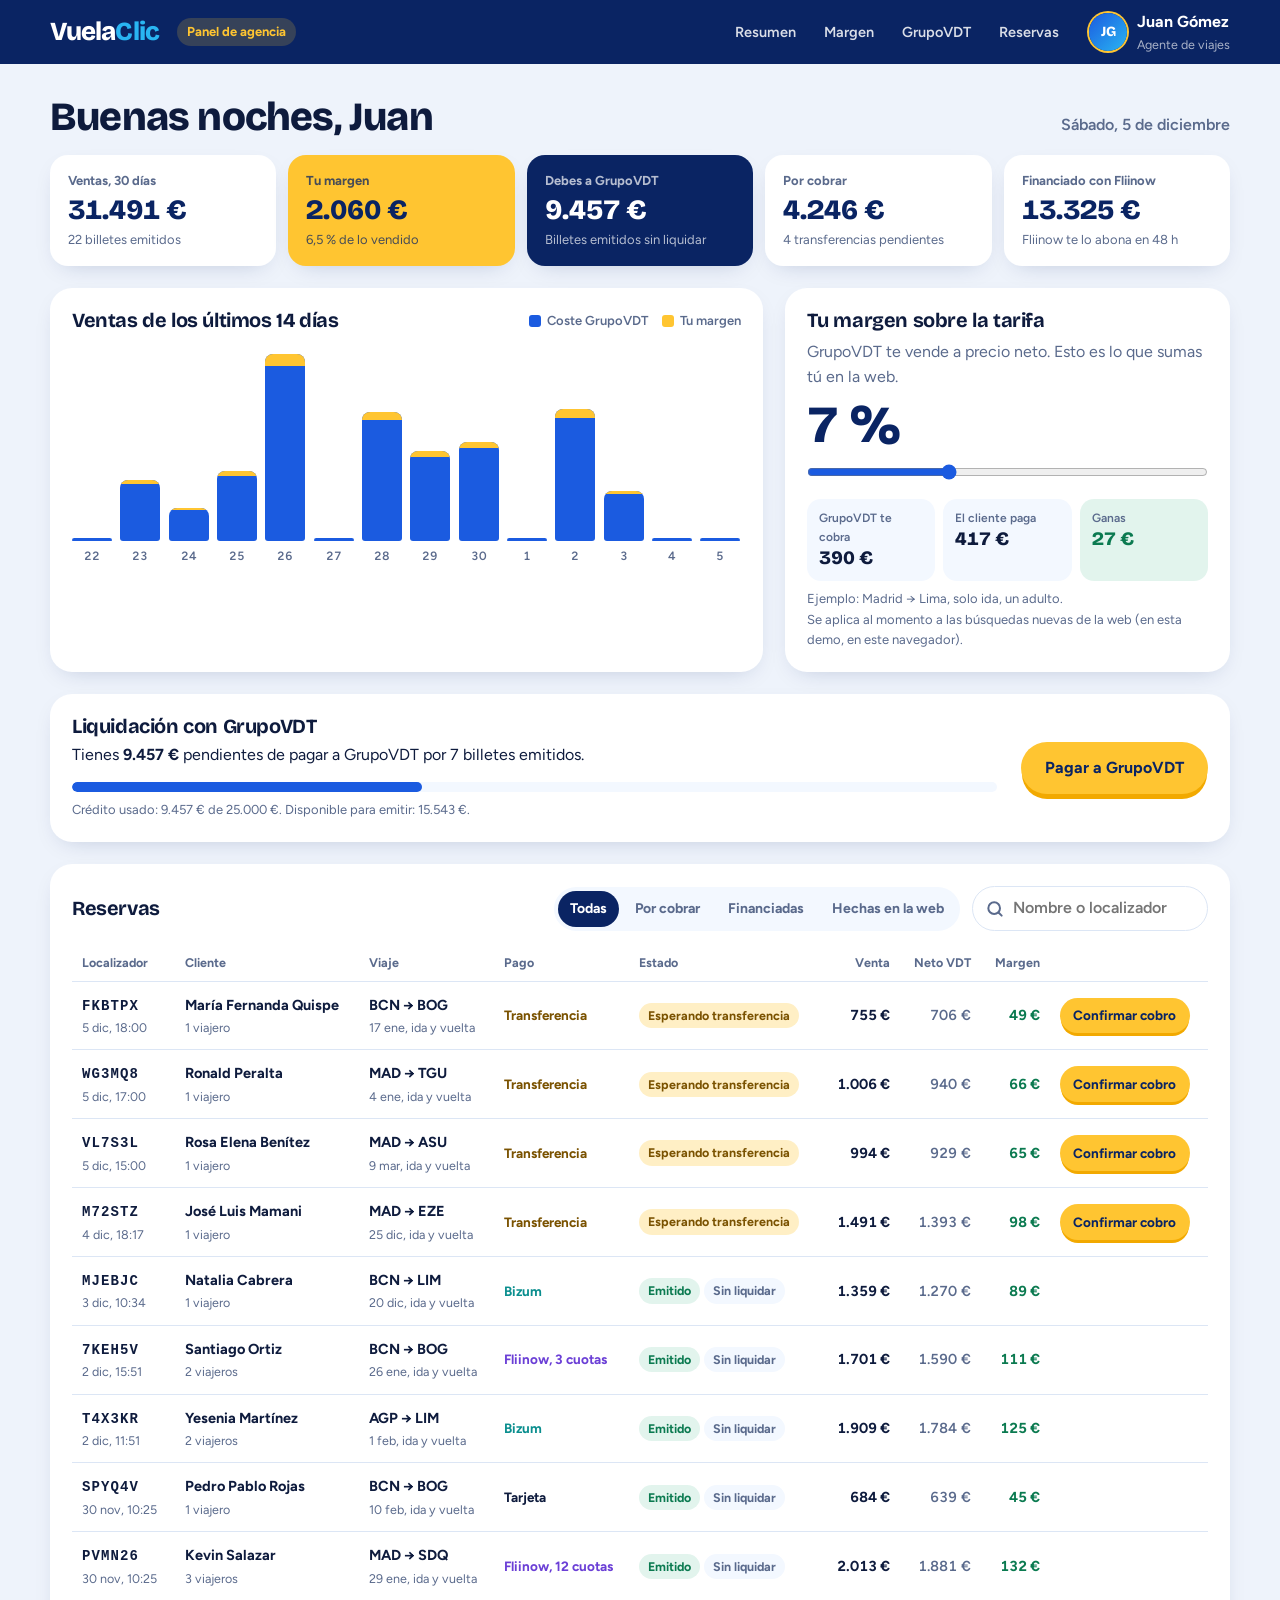
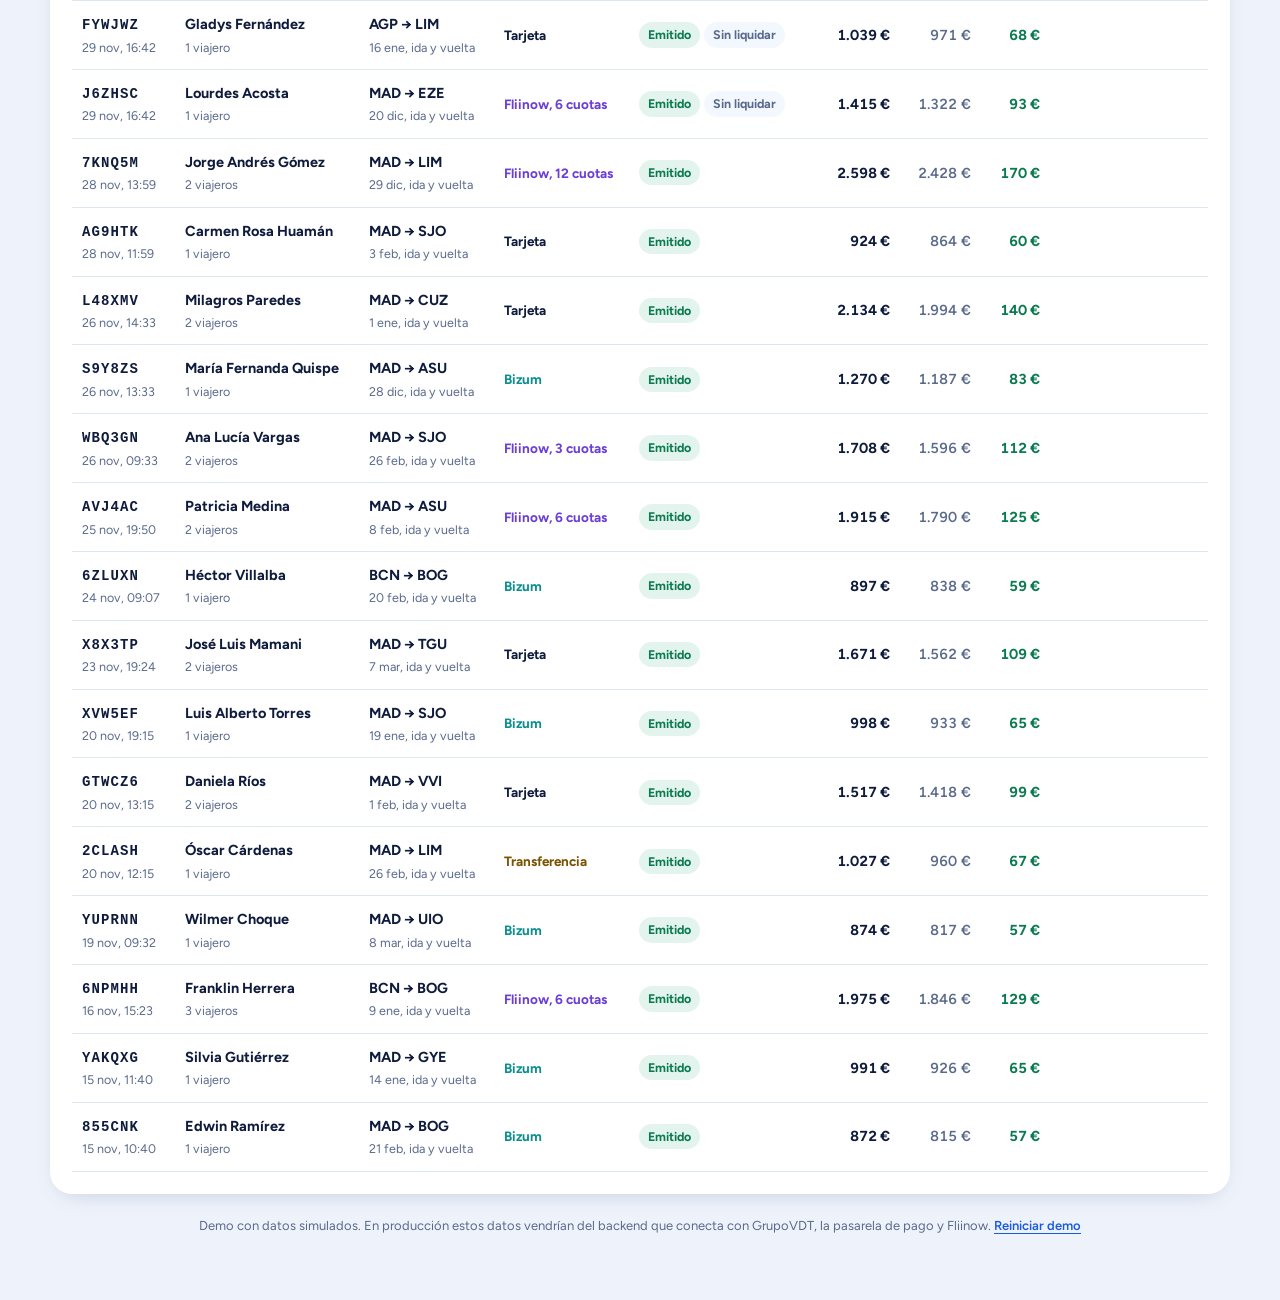
==== web/admin.html @ 4ff48224 "Añade asistente, globo 3D, explorador por presupuesto, asientos y panel del agente - Asistente que c" ====
<!doctype html>
<html lang="es">
<head>
  <meta charset="utf-8">
  <meta name="viewport" content="width=device-width, initial-scale=1">
  <title>Panel de agencia — VuelaClic</title>
  <meta name="robots" content="noindex">
  <meta name="theme-color" content="#0A2463">
  <link rel="preconnect" href="https://fonts.googleapis.com">
  <link rel="preconnect" href="https://fonts.gstatic.com" crossorigin>
  <link href="https://fonts.googleapis.com/css2?family=Bricolage+Grotesque:opsz,wght@12..96,500;12..96,700;12..96,800&family=Figtree:wght@400;500;600;700&display=swap" rel="stylesheet">
  <link rel="stylesheet" href="css/styles.css">
  <link rel="stylesheet" href="css/admin.css">
</head>
<body class="adm-body">

<svg width="0" height="0" style="position:absolute" aria-hidden="true">
  <symbol id="i-plane" viewBox="0 0 24 24"><path fill="currentColor" d="M21 16v-2l-8-5V3.5a1.5 1.5 0 0 0-3 0V9l-8 5v2l8-2.5V19l-2 1.5V22l3.5-1 3.5 1v-1.5L13 19v-5.5l8 2.5z"/></symbol>
  <symbol id="i-check" viewBox="0 0 24 24"><path fill="none" stroke="currentColor" stroke-width="2.6" stroke-linecap="round" stroke-linejoin="round" d="m5 12.5 4.5 4.5L19 7"/></symbol>
  <symbol id="i-search" viewBox="0 0 24 24"><g fill="none" stroke="currentColor" stroke-width="2.4" stroke-linecap="round"><circle cx="11" cy="11" r="7"/><path d="m20 20-3.5-3.5"/></g></symbol>
  <symbol id="i-arrow" viewBox="0 0 24 24"><path fill="none" stroke="currentColor" stroke-width="2.2" stroke-linecap="round" stroke-linejoin="round" d="M15 6l-6 6 6 6"/></symbol>
</svg>

<header class="adm-head">
  <div class="wrap adm-head-row">
    <a class="logo" href="index.html" aria-label="Volver a la web de VuelaClic">
      <span class="logo-word">Vuela<b>Clic</b></span>
    </a>
    <span class="adm-tag">Panel de agencia</span>
    <nav class="adm-nav" aria-label="Secciones del panel">
      <a href="#resumen">Resumen</a>
      <a href="#margen">Margen</a>
      <a href="#liquidacion">GrupoVDT</a>
      <a href="#reservas">Reservas</a>
    </nav>
    <div class="adm-user">
      <span class="agent-avatar small" aria-hidden="true">JG</span>
      <span><strong>Juan Gómez</strong><small>Agente de viajes</small></span>
    </div>
  </div>
</header>

<main class="wrap adm">
  <section id="resumen" aria-labelledby="sum-title">
    <div class="adm-title-row">
      <h1 id="sum-title">Buenos días, Juan</h1>
      <p id="sum-date"></p>
    </div>
    <div class="kpis" id="kpis"></div>
  </section>

  <section class="adm-grid">
    <article class="card chart-card" aria-labelledby="chart-title">
      <header class="card-head">
        <h2 id="chart-title">Ventas de los últimos 14 días</h2>
        <ul class="chart-legend"><li><i class="net"></i>Coste GrupoVDT</li><li><i class="margin"></i>Tu margen</li></ul>
      </header>
      <div class="chart" id="chart" role="img"></div>
    </article>

    <article class="card margin-card" id="margen" aria-labelledby="margin-title">
      <header class="card-head"><h2 id="margin-title">Tu margen sobre la tarifa</h2></header>
      <p class="card-sub">GrupoVDT te vende a precio neto. Esto es lo que sumas tú en la web.</p>
      <output class="margin-value" id="margin-out">7 %</output>
      <input type="range" id="margin-range" min="0" max="20" step="0.5" value="7" aria-label="Margen en porcentaje">
      <div class="margin-example" id="margin-example"></div>
      <p class="fine">Se aplica al momento a las búsquedas nuevas de la web (en esta demo, en este navegador).</p>
    </article>
  </section>

  <section class="card settle" id="liquidacion" aria-labelledby="settle-title">
    <div>
      <h2 id="settle-title">Liquidación con GrupoVDT</h2>
      <p id="settle-text"></p>
      <div class="credit" aria-hidden="true"><span id="credit-bar"></span></div>
      <p class="fine" id="credit-text"></p>
    </div>
    <button type="button" class="btn btn-sun" id="settle-btn">Pagar a GrupoVDT</button>
  </section>

  <section class="card bookings" id="reservas" aria-labelledby="bk-title">
    <header class="card-head bk-head">
      <h2 id="bk-title">Reservas</h2>
      <div class="bk-tools">
        <div class="bk-tabs" role="tablist" id="bk-tabs">
          <button type="button" role="tab" data-f="all" aria-selected="true">Todas</button>
          <button type="button" role="tab" data-f="awaiting" aria-selected="false">Por cobrar</button>
          <button type="button" role="tab" data-f="fin" aria-selected="false">Financiadas</button>
          <button type="button" role="tab" data-f="web" aria-selected="false">Hechas en la web</button>
        </div>
        <label class="bk-search"><svg class="ic"><use href="#i-search"/></svg><span class="sr-only">Buscar reserva</span>
          <input type="search" id="bk-q" placeholder="Nombre o localizador"></label>
      </div>
    </header>
    <div class="table-wrap">
      <table class="bk-table">
        <thead><tr>
          <th scope="col">Localizador</th><th scope="col">Cliente</th><th scope="col">Viaje</th><th scope="col">Pago</th>
          <th scope="col">Estado</th><th scope="col" class="num">Venta</th><th scope="col" class="num">Neto VDT</th><th scope="col" class="num">Margen</th><th scope="col"><span class="sr-only">Acciones</span></th>
        </tr></thead>
        <tbody id="bk-body"></tbody>
      </table>
    </div>
    <p class="empty-row" id="bk-empty" hidden>No hay reservas con ese filtro.</p>
  </section>

  <p class="adm-foot fine">Demo con datos simulados. En producción estos datos vendrían del backend que conecta con GrupoVDT, la pasarela de pago y Fliinow.
    <button type="button" class="link" id="reset-demo">Reiniciar demo</button></p>
</main>

<div class="toast" id="toast" role="status" hidden></div>

<script src="js/data.js"></script>
<script src="js/simulator.js"></script>
<script src="js/api.js"></script>
<script src="js/admin.js"></script>
</body>
</html>
---- web/css/styles.css ----
/* VuelaClic — demo
   Paleta tomada de las creatividades del cliente: azul noche del logotipo,
   azul y celeste del cielo, amarillo de los rótulos de oferta. */
:root {
  --night: #0A2463;
  --blue: #1B5BE0;
  --sky: #29B5F2;
  --sun: #FFC531;
  --sun-deep: #F2A900;
  --cloud: #F3F8FF;
  --ink: #0E1B3D;
  --muted: #5A6A8C;
  --line: #DCE6F5;
  --white: #FFFFFF;
  --board: #06112B;
  --cheap: #12A06A;
  --mid: #D99A00;
  --dear: #E2574C;

  --display: 'Bricolage Grotesque', 'Segoe UI', sans-serif;
  --text: 'Figtree', 'Segoe UI', sans-serif;

  --wrap: 1180px;
  --gutter: clamp(16px, 4vw, 40px);
  --shadow-lift: 0 24px 60px -24px rgba(10, 36, 99, .45);
  --shadow-soft: 0 8px 24px -12px rgba(10, 36, 99, .25);
  --ease-out: cubic-bezier(.2, .8, .2, 1);
}

*, *::before, *::after { box-sizing: border-box; }
html { scroll-behavior: smooth; scroll-padding-top: 84px; }
body {
  margin: 0;
  font: 400 16px/1.55 var(--text);
  color: var(--ink);
  background: var(--cloud);
  -webkit-font-smoothing: antialiased;
}
img { max-width: 100%; display: block; }
h1, h2, h3 { font-family: var(--display); line-height: 1.08; margin: 0; letter-spacing: -.02em; }
p { margin: 0; }
button, input, select { font: inherit; color: inherit; }
button { cursor: pointer; }
a { color: inherit; }
:focus-visible { outline: 3px solid var(--sun); outline-offset: 2px; border-radius: 6px; }

.wrap { width: min(100% - 2 * var(--gutter), var(--wrap)); margin-inline: auto; }
.ic { width: 1.25em; height: 1.25em; flex: none; }
.sr-only { position: absolute; width: 1px; height: 1px; overflow: hidden; clip: rect(0 0 0 0); white-space: nowrap; }
.skip { position: absolute; left: -999px; top: 8px; z-index: 100; background: var(--sun); padding: 8px 14px; border-radius: 8px; }
.skip:focus { left: 8px; }
[hidden] { display: none !important; }

/* ---------- Botones ---------- */
.btn {
  display: inline-flex; align-items: center; justify-content: center; gap: .5em;
  border: 0; border-radius: 999px; padding: .85em 1.5em;
  font-weight: 700; text-decoration: none; white-space: nowrap;
  transition: transform .15s var(--ease-out), background-color .15s, box-shadow .15s;
}
.btn:active { transform: translateY(1px) scale(.98); }
.btn-sun { background: var(--sun); color: var(--night); box-shadow: 0 6px 0 -1px var(--sun-deep); }
.btn-sun:hover { background: #FFD257; }
.btn-sun:disabled { background: #E6ECF7; color: #97A6C4; box-shadow: none; cursor: not-allowed; }
.btn-ghost { background: transparent; color: var(--blue); box-shadow: inset 0 0 0 2px currentColor; }
.btn-ghost:hover { background: rgba(27, 91, 224, .07); }
.btn-wa { background: #1FAF55; color: #fff; }
.btn-wa:hover { background: #18994A; }
.link { background: none; border: 0; padding: 0; color: var(--blue); font-weight: 600; text-decoration: underline; text-underline-offset: 3px; }
.icon-btn { display: grid; place-items: center; width: 40px; height: 40px; border-radius: 50%; border: 0; background: var(--cloud); }
.icon-btn:hover { background: var(--line); }

/* ---------- Cabecera ---------- */
.site-header {
  position: sticky; top: 0; z-index: 40;
  background: rgba(10, 36, 99, .82);
  backdrop-filter: blur(14px) saturate(1.4);
  color: #fff;
}
.header-row { display: flex; align-items: center; gap: 28px; height: 68px; }
.logo { display: flex; align-items: center; gap: 6px; text-decoration: none; }
.logo-swoosh { width: 44px; height: 28px; }
.logo-word { font: 800 26px/1 var(--display); letter-spacing: -.035em; color: #fff; }
.logo-word b { font-weight: 800; color: var(--sky); }
.logo-word.small { font-size: 22px; }
.main-nav { display: flex; gap: 4px; margin-left: auto; }
.main-nav a { padding: 8px 12px; border-radius: 999px; text-decoration: none; font-weight: 600; font-size: 15px; opacity: .88; }
.main-nav a:hover { opacity: 1; background: rgba(255, 255, 255, .1); }
.header-wa { display: inline-flex; align-items: center; gap: 8px; padding: 8px 14px; border-radius: 999px; background: rgba(255, 255, 255, .12); font-weight: 700; text-decoration: none; font-size: 15px; }
.header-wa .ic { color: #3DDC7A; }
.header-wa:hover { background: rgba(255, 255, 255, .2); }

/* ---------- Hero: cielo, nubes y ruta ---------- */
.hero {
  position: relative; overflow: hidden; color: #fff;
  padding: clamp(48px, 8vw, 96px) 0 clamp(150px, 16vw, 190px);
  margin-top: -68px; padding-top: calc(68px + clamp(48px, 8vw, 96px));
}
.sky {
  position: absolute; inset: 0; z-index: 0;
  background:
    radial-gradient(1200px 500px at 85% 110%, rgba(41, 181, 242, .55), transparent 70%),
    linear-gradient(180deg, #0A2463 0%, #123FA8 45%, #1B5BE0 75%, #3D8BF0 100%);
}
.sun {
  position: absolute; right: 9%; top: 18%; width: 180px; height: 180px; border-radius: 50%;
  background: radial-gradient(circle, #FFE7A0 0%, var(--sun) 38%, rgba(255, 197, 49, 0) 70%);
  filter: blur(2px); opacity: .85;
}
.cloud-layer { position: absolute; inset: 0; pointer-events: none; }
.cloud-layer i {
  position: absolute; display: block; height: 46px; border-radius: 999px;
  background: #fff; opacity: .9;
  animation: drift linear infinite;
}
.cloud-layer i::before, .cloud-layer i::after { content: ''; position: absolute; background: inherit; border-radius: 50%; }
.cloud-layer i::before { width: 44%; height: 140%; left: 14%; bottom: 30%; }
.cloud-layer i::after { width: 34%; height: 110%; right: 16%; bottom: 40%; }
.cloud-layer.far i { opacity: .28; filter: blur(1.5px); transform: scale(.7); }
.cloud-layer.near i { opacity: .92; filter: drop-shadow(0 12px 18px rgba(10, 36, 99, .2)); }
.cloud-layer.far i:nth-child(1) { width: 220px; top: 22%; animation-duration: 95s; animation-delay: -10s; }
.cloud-layer.far i:nth-child(2) { width: 160px; top: 42%; animation-duration: 120s; animation-delay: -60s; }
.cloud-layer.far i:nth-child(3) { width: 260px; top: 12%; animation-duration: 110s; animation-delay: -85s; }
.cloud-layer.far i:nth-child(4) { width: 180px; top: 60%; animation-duration: 100s; animation-delay: -35s; }
.cloud-layer.near i:nth-child(1) { width: 300px; height: 64px; bottom: 60px; animation-duration: 55s; animation-delay: -20s; }
.cloud-layer.near i:nth-child(2) { width: 220px; height: 54px; bottom: 110px; animation-duration: 70s; animation-delay: -48s; }
.cloud-layer.near i:nth-child(3) { width: 360px; height: 70px; bottom: 10px; animation-duration: 62s; animation-delay: -5s; }
@keyframes drift {
  from { left: 105%; }
  to { left: -30%; }
}
.flight-path { position: absolute; inset: 0; width: 100%; height: 100%; }
.route-line { stroke: rgba(255, 255, 255, .55); stroke-width: 2.5; stroke-dasharray: 2 12; stroke-linecap: round; animation: dash 3s linear infinite; }
@keyframes dash { to { stroke-dashoffset: -28; } }
.route-plane { color: #fff; filter: drop-shadow(0 4px 6px rgba(6, 17, 43, .35)); }

.hero-grid { position: relative; z-index: 2; display: grid; grid-template-columns: 1.05fr .95fr; gap: clamp(32px, 5vw, 72px); align-items: center; }
.hero h1 {
  font-size: clamp(40px, 6.2vw, 76px); font-weight: 800; letter-spacing: -.035em; max-width: 13ch;
  text-wrap: balance; text-shadow: 0 2px 30px rgba(6, 17, 43, .25);
}
.hero-lead { margin-top: 22px; font-size: clamp(17px, 1.6vw, 20px); max-width: 44ch; color: rgba(255, 255, 255, .9); }
.hero-perks { list-style: none; padding: 0; margin: 30px 0 0; display: flex; flex-wrap: wrap; gap: 10px; }
.hero-perks li {
  display: inline-flex; align-items: center; gap: 8px; padding: 8px 14px 8px 10px; border-radius: 999px;
  background: rgba(255, 255, 255, .12); box-shadow: inset 0 0 0 1px rgba(255, 255, 255, .22); font-weight: 600; font-size: 15px;
}
.hero-perks .ic { color: var(--sun); }

/* Panel de salidas tipo split-flap */
.board {
  margin: 0; padding: 18px 18px 14px; border-radius: 18px;
  background: linear-gradient(180deg, #0B1A3F, var(--board));
  box-shadow: 0 30px 60px -20px rgba(3, 9, 26, .7), inset 0 1px 0 rgba(255, 255, 255, .08);
  transform: perspective(1400px) rotateY(-8deg) rotateX(3deg);
}
.board-head { display: flex; align-items: center; gap: 10px; color: var(--sun); font: 700 15px/1 var(--display); padding: 0 4px 14px; }
.board-head .ic { width: 22px; height: 22px; }
.board-clock { margin-left: auto; font-variant-numeric: tabular-nums; color: #fff; opacity: .8; }
.board { --f: clamp(11px, 1.05vw, 14px); }
.board-cols, .board-row { display: grid; grid-template-columns: calc(var(--f) * 6.7) 1fr calc(var(--f) * 8) calc(var(--f) * 6.7); gap: 10px; align-items: center; }
.board-cols { padding: 0 4px 8px; font-size: 12px; color: rgba(255, 255, 255, .5); font-weight: 600; }
.board-rows { display: grid; gap: 6px; }
.board-row { padding: 4px; }
.flaps { display: flex; gap: 2px; min-width: 0; overflow: hidden; }
.flap {
  position: relative; display: inline-grid; place-items: center;
  width: 1.18em; height: 1.6em; border-radius: 3px;
  font: 700 var(--f)/1 'Courier New', ui-monospace, monospace;
  color: var(--sun); background: linear-gradient(180deg, #16244A 0 49%, #0E1A38 51% 100%);
  box-shadow: inset 0 -1px 0 rgba(0, 0, 0, .5);
}
.flap::after { content: ''; position: absolute; left: 0; right: 0; top: 50%; height: 1px; background: rgba(0, 0, 0, .65); }
.flap.flip { animation: flip .09s ease-in; }
@keyframes flip {
  0% { transform: rotateX(0); }
  50% { transform: rotateX(80deg); filter: brightness(.6); }
  100% { transform: rotateX(0); }
}
.board-row .flaps.price .flap { color: #fff; }
.board-row.is-new { background: rgba(255, 197, 49, .06); border-radius: 6px; }

/* ---------- Buscador ---------- */
.search-wrap { position: relative; z-index: 5; margin-top: clamp(-150px, -13vw, -120px); }
.search-card {
  background: #fff; border-radius: 28px; padding: clamp(18px, 2.4vw, 28px);
  box-shadow: var(--shadow-lift), 0 0 0 1px rgba(10, 36, 99, .04);
}
.trip-tabs { display: inline-flex; gap: 4px; padding: 4px; border-radius: 999px; background: var(--cloud); margin-bottom: 18px; }
.trip-tabs input, .cabin-pick input, .calc-plans input, .chip-grid input, .pay-methods input { position: absolute; opacity: 0; pointer-events: none; }
.trip-tabs span { display: block; padding: 9px 18px; border-radius: 999px; font-weight: 700; font-size: 15px; color: var(--muted); cursor: pointer; transition: background-color .2s, color .2s; }
.trip-tabs input:checked + span { background: var(--night); color: #fff; }
.trip-tabs input:focus-visible + span { outline: 3px solid var(--sun); }

.legs { display: grid; gap: 12px; }
.leg { display: grid; grid-template-columns: 1fr auto 1fr 1.15fr auto; gap: 10px; align-items: stretch; }
.leg.single-date { grid-template-columns: 1fr auto 1fr .8fr auto; }
.leg-label { grid-column: 1 / -1; font-size: 13px; font-weight: 700; color: var(--muted); margin-bottom: -4px; }
.field {
  position: relative; display: flex; align-items: center; gap: 12px; min-height: 64px; padding: 10px 16px;
  border: 1.5px solid var(--line); border-radius: 16px; background: #fff; text-align: left;
  transition: border-color .15s, box-shadow .15s;
}
.field:hover { border-color: #B7C8E6; }
.field:focus-within { border-color: var(--blue); box-shadow: 0 0 0 4px rgba(27, 91, 224, .12); }
.field > .ic { color: var(--blue); width: 22px; height: 22px; }
.field-text { display: grid; min-width: 0; flex: 1; }
.field-text small, .field small.lbl { font-size: 12.5px; font-weight: 600; color: var(--muted); }
.field-text strong { font-weight: 700; white-space: nowrap; overflow: hidden; text-overflow: ellipsis; }
.field input[type=text], .field input[type=date] {
  border: 0; padding: 0; outline: 0; width: 100%; background: transparent;
  font-weight: 700; font-size: 16.5px; min-width: 0;
}
.field input::placeholder { color: #9AA9C7; font-weight: 600; }
.field input[type=date]::-webkit-calendar-picker-indicator { opacity: 0; position: absolute; inset: 0; width: auto; height: auto; cursor: pointer; }
.field.invalid { border-color: var(--dear); }
.date-pair { display: grid; grid-template-columns: 1fr 1fr; border: 1.5px solid var(--line); border-radius: 16px; transition: border-color .15s, box-shadow .15s; }
.date-pair:focus-within { border-color: var(--blue); box-shadow: 0 0 0 4px rgba(27, 91, 224, .12); }
.date-pair .field { border: 0; border-radius: 0; box-shadow: none; }
.date-pair .field + .field { border-left: 1.5px solid var(--line); }
.code-chip { font: 800 13px/1 var(--display); padding: 5px 7px; border-radius: 6px; background: var(--cloud); color: var(--night); letter-spacing: .04em; }

.swap {
  align-self: center; width: 44px; height: 44px; border-radius: 50%; display: grid; place-items: center;
  border: 1.5px solid var(--line); background: #fff; color: var(--blue); margin-inline: -18px; z-index: 2;
  transition: transform .35s var(--ease-out), background-color .15s;
}
.swap:hover { background: var(--cloud); }
.swap.spin { transform: rotate(180deg); }
.leg-remove { align-self: center; width: 40px; height: 40px; border-radius: 50%; border: 0; background: transparent; color: var(--muted); display: grid; place-items: center; }
.leg-remove:hover { background: var(--cloud); color: var(--dear); }
.leg-remove[disabled] { visibility: hidden; }

/* Autocompletado de aeropuertos */
.ac-list {
  position: absolute; left: -2px; right: -2px; top: calc(100% + 8px); z-index: 30; margin: 0; padding: 6px; list-style: none;
  background: #fff; border-radius: 16px; box-shadow: var(--shadow-lift); max-height: 320px; overflow: auto; min-width: 300px;
}
.ac-list li { display: grid; grid-template-columns: auto 1fr auto; gap: 12px; align-items: center; padding: 10px 12px; border-radius: 10px; cursor: pointer; }
.ac-list li[aria-selected=true], .ac-list li:hover { background: var(--cloud); }
.ac-list .ac-city { font-weight: 700; }
.ac-list .ac-name { display: block; font-size: 13px; color: var(--muted); }
.ac-list .ac-empty { display: block; color: var(--muted); cursor: default; }
.ac-flag { font-size: 20px; }

.search-foot { display: flex; align-items: stretch; gap: 12px; margin-top: 14px; flex-wrap: wrap; }
.add-leg { display: inline-flex; align-items: center; gap: 6px; border: 1.5px dashed #B7C8E6; background: transparent; color: var(--blue); font-weight: 700; padding: 0 18px; border-radius: 16px; min-height: 56px; }
.add-leg:hover { background: var(--cloud); }
.pax-field { position: relative; margin-left: auto; }
.pax-btn { min-width: 260px; min-height: 56px; cursor: pointer; }
.search-submit { min-height: 56px; padding-inline: 32px; font-size: 17px; border-radius: 16px; }
.pax-pop {
  position: absolute; right: 0; bottom: calc(100% + 10px); z-index: 30; width: 330px; padding: 18px;
  background: #fff; border-radius: 20px; box-shadow: var(--shadow-lift);
}
.pax-row { display: flex; align-items: center; justify-content: space-between; padding: 10px 0; border-bottom: 1px solid var(--line); }
.pax-row small { display: block; color: var(--muted); font-size: 13px; }
.stepper { display: flex; align-items: center; gap: 12px; }
.stepper button { width: 34px; height: 34px; border-radius: 50%; border: 1.5px solid var(--line); background: #fff; display: grid; place-items: center; color: var(--blue); }
.stepper button:disabled { color: #C2CDE2; cursor: not-allowed; }
.stepper output { min-width: 1.5ch; text-align: center; font-weight: 800; font-variant-numeric: tabular-nums; }
.cabin-pick { border: 0; padding: 14px 0 6px; margin: 0; display: flex; gap: 6px; flex-wrap: wrap; }
.cabin-pick legend { font-weight: 700; padding: 0 0 8px; }
.cabin-pick span, .calc-plans span { display: block; padding: 7px 14px; border-radius: 999px; border: 1.5px solid var(--line); font-weight: 600; font-size: 14px; cursor: pointer; }
.cabin-pick input:checked + span, .calc-plans input:checked + span { background: var(--night); border-color: var(--night); color: #fff; }
.cabin-pick input:focus-visible + span, .calc-plans input:focus-visible + span { outline: 3px solid var(--sun); }
.pax-done { width: 100%; margin-top: 12px; }
.form-error { margin-top: 12px; color: var(--dear); font-weight: 600; }

/* ---------- Resultados ---------- */
.results { padding: 56px 0 140px; }
.results-head { display: flex; align-items: end; justify-content: space-between; gap: 16px; margin-bottom: 20px; }
.results-head h2 { font-size: clamp(28px, 3.4vw, 40px); }
.results-head p { color: var(--muted); margin-top: 6px; }
.leg-tabs { display: flex; gap: 8px; margin-bottom: 16px; overflow-x: auto; }
.leg-tab {
  display: flex; align-items: center; gap: 10px; padding: 10px 16px; border-radius: 14px; border: 1.5px solid var(--line);
  background: #fff; font-weight: 700; white-space: nowrap;
}
.leg-tab small { font-weight: 600; color: var(--muted); }
.leg-tab[aria-selected=true] { border-color: var(--night); background: var(--night); color: #fff; }
.leg-tab[aria-selected=true] small { color: rgba(255, 255, 255, .7); }
.leg-tab .done { width: 20px; height: 20px; border-radius: 50%; background: var(--cheap); color: #fff; display: grid; place-items: center; }
.leg-tab .done .ic { width: 13px; height: 13px; }

.fare-cal { display: grid; grid-template-columns: repeat(7, 1fr); gap: 6px; margin-bottom: 24px; }
.fare-day {
  position: relative; display: grid; gap: 2px; padding: 10px 6px 14px; border-radius: 14px; border: 1.5px solid transparent;
  background: #fff; text-align: center; overflow: hidden; transition: transform .15s var(--ease-out);
}
.fare-day:hover { transform: translateY(-2px); }
.fare-day small { font-size: 12.5px; color: var(--muted); font-weight: 600; text-transform: capitalize; }
.fare-day strong { font: 700 16px/1.2 var(--display); font-variant-numeric: tabular-nums; }
.fare-day::after { content: ''; position: absolute; left: 0; right: 0; bottom: 0; height: 5px; background: var(--tone, var(--line)); }
.fare-day[data-tone=cheap] { --tone: var(--cheap); }
.fare-day[data-tone=mid] { --tone: var(--mid); }
.fare-day[data-tone=dear] { --tone: var(--dear); }
.fare-day[aria-current=date] { border-color: var(--night); }
.fare-day[disabled] { opacity: .45; cursor: not-allowed; transform: none; }
.fare-day.skeleton strong { color: transparent; background: var(--cloud); border-radius: 6px; }

.results-layout { display: grid; grid-template-columns: 260px 1fr; gap: 28px; align-items: start; }
.filters { position: sticky; top: 92px; background: #fff; border-radius: 20px; padding: 18px 18px 8px; box-shadow: var(--shadow-soft); }
.filters-head { display: flex; justify-content: space-between; align-items: center; margin-bottom: 8px; }
.filters-head h3 { font-size: 20px; }
.filters fieldset { border: 0; border-top: 1px solid var(--line); margin: 0; padding: 14px 0; }
.filters legend { font-weight: 700; padding: 0; margin-bottom: 10px; float: left; width: 100%; }
.check { display: flex; align-items: center; gap: 10px; padding: 5px 0; cursor: pointer; clear: both; }
.check input { width: 18px; height: 18px; accent-color: var(--blue); }
.check .count { margin-left: auto; color: var(--muted); font-size: 14px; font-variant-numeric: tabular-nums; }
.check .al-dot { width: 10px; height: 10px; border-radius: 3px; background: var(--al); }
.chip-grid { display: grid; grid-template-columns: 1fr 1fr; gap: 6px; clear: both; }
.chip-grid span { display: grid; padding: 8px 10px; border-radius: 12px; border: 1.5px solid var(--line); font-weight: 600; font-size: 14px; cursor: pointer; line-height: 1.25; }
.chip-grid small { color: var(--muted); font-weight: 500; font-size: 12px; }
.chip-grid input:checked + span { border-color: var(--blue); background: rgba(27, 91, 224, .07); color: var(--blue); }
.chip-grid input:focus-visible + span { outline: 3px solid var(--sun); }
.filters-toggle { display: none; }

.sort-tabs { display: grid; grid-template-columns: repeat(3, 1fr); background: #fff; border-radius: 18px; padding: 5px; gap: 4px; box-shadow: var(--shadow-soft); margin-bottom: 16px; }
.sort-tabs button { border: 0; background: transparent; border-radius: 14px; padding: 10px 8px; display: grid; gap: 1px; font-weight: 700; }
.sort-tabs small { color: var(--muted); font-weight: 600; font-size: 13.5px; font-variant-numeric: tabular-nums; }
.sort-tabs [aria-selected=true] { background: var(--cloud); box-shadow: inset 0 -3px 0 var(--blue); }

.loading { padding: 48px 20px; text-align: center; color: var(--muted); font-weight: 600; }
.runway { position: relative; height: 56px; max-width: 420px; margin: 0 auto 14px; overflow: hidden; }
.runway::before { content: ''; position: absolute; left: 0; right: 0; bottom: 10px; height: 4px; background: repeating-linear-gradient(90deg, var(--line) 0 18px, transparent 18px 30px); border-radius: 2px; }
.runway-plane { position: absolute; bottom: 12px; left: -40px; color: var(--blue); animation: takeoff 1.9s cubic-bezier(.55, 0, .7, 1) infinite; }
.runway-plane .ic { width: 34px; height: 34px; transform: rotate(90deg); }
@keyframes takeoff {
  0% { transform: translate(0, 0) rotate(0); }
  55% { transform: translate(240px, 0) rotate(0); }
  100% { transform: translate(470px, -44px) rotate(-14deg); }
}

.offer-list { list-style: none; margin: 0; padding: 0; display: grid; gap: 14px; }

/* Tarjeta de embarque */
.offer {
  --notch: 13px;
  position: relative; display: grid; grid-template-columns: 1fr 210px; background: #fff; border-radius: 20px;
  box-shadow: var(--shadow-soft); transition: box-shadow .2s, transform .2s var(--ease-out);
  animation: rise .45s var(--ease-out) both; animation-delay: calc(var(--i, 0) * 45ms);
  -webkit-mask: radial-gradient(circle var(--notch) at calc(100% - 210px) 0, #0000 98%, #000) top / 100% 51% no-repeat,
                radial-gradient(circle var(--notch) at calc(100% - 210px) 100%, #0000 98%, #000) bottom / 100% 51% no-repeat;
          mask: radial-gradient(circle var(--notch) at calc(100% - 210px) 0, #0000 98%, #000) top / 100% 51% no-repeat,
                radial-gradient(circle var(--notch) at calc(100% - 210px) 100%, #0000 98%, #000) bottom / 100% 51% no-repeat;
}
.offer:hover { box-shadow: var(--shadow-lift); }
.offer.is-selected { box-shadow: 0 0 0 3px var(--blue), var(--shadow-lift); }
@keyframes rise { from { opacity: 0; transform: translateY(14px); } }
.offer-main { padding: 18px 22px; display: grid; gap: 14px; }
.offer-top { display: flex; align-items: center; gap: 10px; flex-wrap: wrap; }
.al-badge { display: grid; place-items: center; width: 36px; height: 36px; border-radius: 10px; background: var(--al); color: #fff; font: 800 13px/1 var(--display); letter-spacing: .02em; }
.al-name { font-weight: 700; }
.tag { display: inline-flex; align-items: center; gap: 4px; padding: 3px 10px; border-radius: 999px; font-size: 13px; font-weight: 700; }
.tag-best { background: rgba(18, 160, 106, .12); color: #0B7A50; }
.tag-cheap { background: rgba(255, 197, 49, .25); color: #8A5A00; }
.tag-fast { background: rgba(41, 181, 242, .16); color: #0A6E9C; }
.tag-seats { background: rgba(226, 87, 76, .1); color: #B7342A; }
.offer-route { display: grid; grid-template-columns: auto 1fr auto; gap: 18px; align-items: center; }
.pt strong { display: block; font: 700 clamp(24px, 2.4vw, 30px)/1 var(--display); font-variant-numeric: tabular-nums; }
.pt span { display: block; margin-top: 4px; font-weight: 700; color: var(--muted); font-size: 14px; }
.pt sup { font-size: 12px; color: var(--dear); font-weight: 800; margin-left: 2px; }
.pt.end { text-align: right; }
.track { position: relative; display: grid; gap: 6px; text-align: center; font-size: 13.5px; color: var(--muted); font-weight: 600; }
.track-line { position: relative; height: 2px; background: var(--line); margin: 6px 0; }
.track-line::after { content: ''; position: absolute; right: -2px; top: -4px; border: 5px solid transparent; border-left-color: var(--line); border-right: 0; }
.track-line .stop { position: absolute; top: -4px; width: 10px; height: 10px; border-radius: 50%; background: #fff; border: 2px solid var(--mid); transform: translateX(-50%); }
.track .direct { color: var(--cheap); }
.offer-meta { display: flex; align-items: center; gap: 14px; flex-wrap: wrap; font-size: 14px; color: var(--muted); }
.bags { display: inline-flex; gap: 6px; }
.bag { position: relative; display: grid; place-items: center; width: 30px; height: 30px; border-radius: 8px; background: var(--cloud); color: var(--night); }
.bag.off { color: #B5C1D8; background: #F7F9FD; }
.bag.off::after { content: ''; position: absolute; width: 22px; height: 2px; background: #B5C1D8; transform: rotate(-45deg); }
.bag .ic { width: 18px; height: 18px; }
.bag-note { font-weight: 600; }
.details-btn { margin-left: auto; }

.offer-stub {
  position: relative; display: grid; align-content: center; gap: 6px; padding: 18px 22px; text-align: right;
  border-left: 2px dashed var(--line);
}
.offer-price { font: 800 clamp(28px, 2.6vw, 34px)/1 var(--display); color: var(--night); font-variant-numeric: tabular-nums; letter-spacing: -.02em; }
.offer-per { font-size: 13.5px; color: var(--muted); }
.offer-fin { font-size: 13.5px; font-weight: 700; color: #0B7A50; }
.offer-stub .btn { margin-top: 6px; width: 100%; }

.offer-details { grid-column: 1 / -1; border-top: 1px dashed var(--line); padding: 16px 22px 20px; display: grid; gap: 4px; font-size: 14.5px; }
.seg { display: grid; grid-template-columns: 56px 1fr; gap: 12px; padding: 8px 0; }
.seg time { font: 700 16px/1.2 var(--display); font-variant-numeric: tabular-nums; }
.seg p { color: var(--muted); }
.seg strong { color: var(--ink); }
.layover { margin-left: 68px; padding: 8px 12px; border-radius: 10px; background: rgba(255, 197, 49, .16); color: #7A5200; font-weight: 600; font-size: 13.5px; }

.empty { text-align: center; padding: 48px 20px; background: #fff; border-radius: 20px; }
.empty h3 { font-size: 22px; margin-bottom: 8px; }
.empty p { color: var(--muted); margin-bottom: 18px; }

.selection-bar {
  position: fixed; left: 0; right: 0; bottom: 0; z-index: 45; background: var(--night); color: #fff;
  padding: 14px 0; box-shadow: 0 -12px 40px -12px rgba(6, 17, 43, .5);
  animation: slideUp .35s var(--ease-out);
}
@keyframes slideUp { from { transform: translateY(100%); } }
.selection-row { display: flex; align-items: center; gap: 20px; }
.selection-legs { display: flex; gap: 10px; flex: 1; overflow-x: auto; min-width: 0; }
.sel-leg { display: flex; align-items: center; gap: 8px; padding: 8px 12px; border-radius: 12px; background: rgba(255, 255, 255, .08); white-space: nowrap; font-size: 14px; }
.sel-leg.pending { opacity: .55; box-shadow: inset 0 0 0 1.5px dashed rgba(255, 255, 255, .3); }
.sel-leg strong { font-family: var(--display); }
.selection-total { text-align: right; }
.selection-total small { display: block; opacity: .7; font-size: 13px; }
.selection-total strong { font: 800 26px/1.1 var(--display); font-variant-numeric: tabular-nums; }

/* ---------- Secciones de la home ---------- */
.section-head { max-width: 640px; margin-bottom: 32px; }
.section-head h2 { font-size: clamp(30px, 4vw, 48px); font-weight: 800; }
.section-head p { margin-top: 12px; color: var(--muted); font-size: 17px; }

.destinations { padding: clamp(72px, 9vw, 120px) 0 40px; }
.dest-grid { display: grid; grid-template-columns: repeat(4, 1fr); gap: 16px; }
.dest {
  position: relative; display: block; aspect-ratio: 4 / 5; border-radius: 22px; overflow: hidden; border: 0; padding: 0;
  background: var(--night); color: #fff; text-align: left; isolation: isolate;
}
.dest:nth-child(1), .dest:nth-child(6) { grid-column: span 2; aspect-ratio: auto; }
.dest img { position: absolute; inset: 0; width: 100%; height: 100%; object-fit: cover; z-index: -2; transition: transform .6s var(--ease-out); }
.dest::before { content: ''; position: absolute; inset: 0; z-index: -1; background: linear-gradient(180deg, rgba(6, 17, 43, 0) 35%, rgba(6, 17, 43, .85) 100%); }
.dest:hover img { transform: scale(1.06); }
.dest-body { position: absolute; left: 18px; right: 18px; bottom: 16px; display: grid; gap: 2px; }
.dest-tag { justify-self: start; margin-bottom: 8px; padding: 4px 10px; border-radius: 999px; background: rgba(255, 255, 255, .18); backdrop-filter: blur(6px); font-size: 13px; font-weight: 700; }
.dest-city { font: 800 clamp(22px, 2.2vw, 30px)/1.05 var(--display); letter-spacing: -.02em; }
.dest-from { font-size: 14px; opacity: .85; }
.dest-price { position: absolute; top: 14px; right: 14px; padding: 8px 12px; border-radius: 14px; background: var(--sun); color: var(--night); font: 800 18px/1 var(--display); text-align: right; box-shadow: 0 8px 18px -8px rgba(0, 0, 0, .5); }
.dest-price small { display: block; font: 700 11px/1.3 var(--text); }

.finance { padding: clamp(64px, 8vw, 110px) 0; }
.finance-grid {
  display: grid; grid-template-columns: 1fr 1fr; gap: clamp(28px, 5vw, 72px); align-items: center;
  background: var(--night); color: #fff; border-radius: 32px; padding: clamp(28px, 5vw, 64px);
  background-image: radial-gradient(600px 300px at 0% 100%, rgba(41, 181, 242, .35), transparent 70%);
}
.finance-copy h2 { font-size: clamp(30px, 4vw, 48px); font-weight: 800; }
.finance-copy p { margin-top: 16px; color: rgba(255, 255, 255, .82); font-size: 17px; max-width: 46ch; }
.finance-points { list-style: none; padding: 0; margin: 24px 0 0; display: grid; gap: 10px; font-weight: 600; }
.finance-points li { display: flex; align-items: center; gap: 10px; }
.finance-points .ic { color: var(--sun); }
.calc { background: #fff; color: var(--ink); border-radius: 24px; padding: 26px; display: grid; gap: 14px; }
.calc-label { font-weight: 700; color: var(--muted); }
.calc-price { font: 800 44px/1 var(--display); color: var(--night); font-variant-numeric: tabular-nums; }
.calc input[type=range] { width: 100%; accent-color: var(--blue); height: 28px; }
.calc-plans { display: flex; gap: 8px; flex-wrap: wrap; }
.calc-result { display: grid; grid-template-columns: 1fr 1fr; gap: 10px; }
.calc-result div { padding: 14px 16px; border-radius: 16px; background: var(--cloud); }
.calc-result small { display: block; color: var(--muted); font-weight: 600; font-size: 13.5px; }
.calc-result strong { font: 800 26px/1.15 var(--display); color: var(--night); font-variant-numeric: tabular-nums; }
.fine { font-size: 13px; color: var(--muted); }

.how { padding: 24px 0 clamp(64px, 8vw, 100px); }
.steps { list-style: none; counter-reset: step; padding: 0; margin: 0; display: grid; grid-template-columns: repeat(3, 1fr); gap: 16px; }
.steps li { counter-increment: step; position: relative; padding: 26px 24px 24px; border-radius: 22px; background: #fff; box-shadow: var(--shadow-soft); }
.steps li::before {
  content: counter(step); display: grid; place-items: center; width: 44px; height: 44px; border-radius: 50%; margin-bottom: 18px;
  background: var(--sun); color: var(--night); font: 800 20px/1 var(--display);
}
.steps li:not(:last-child)::after {
  content: ''; position: absolute; top: 48px; left: 82px; right: -8px; height: 2px;
  background: repeating-linear-gradient(90deg, var(--sky) 0 6px, transparent 6px 14px);
}
.steps h3 { font-size: 22px; margin-bottom: 8px; }
.steps p { color: var(--muted); }

.airlines { padding: 8px 0 clamp(56px, 7vw, 88px); overflow: hidden; }
.airlines-title { font-size: 18px; color: var(--muted); font-weight: 700; margin-bottom: 18px; }
.marquee { mask: linear-gradient(90deg, transparent, #000 10%, #000 90%, transparent); -webkit-mask: linear-gradient(90deg, transparent, #000 10%, #000 90%, transparent); }
.marquee-track { display: flex; gap: 14px; width: max-content; animation: marquee 40s linear infinite; }
.marquee:hover .marquee-track { animation-play-state: paused; }
.al-pill { display: inline-flex; align-items: center; gap: 10px; padding: 12px 20px; border-radius: 999px; background: #fff; box-shadow: var(--shadow-soft); font: 700 18px/1 var(--display); white-space: nowrap; }
.al-pill i { width: 12px; height: 12px; border-radius: 4px; background: var(--al); }
@keyframes marquee { to { transform: translateX(calc(-50% - 7px)); } }

.contact { padding: 0 0 clamp(64px, 8vw, 100px); }
.contact-card { display: grid; grid-template-columns: 1.4fr 1fr; gap: 32px; align-items: center; background: #fff; border-radius: 28px; padding: clamp(24px, 4vw, 44px); box-shadow: var(--shadow-soft); }
.agent { display: flex; gap: 20px; align-items: flex-start; }
.agent-avatar { flex: none; display: grid; place-items: center; width: 72px; height: 72px; border-radius: 50%; background: linear-gradient(135deg, var(--blue), var(--sky)); color: #fff; font: 800 24px/1 var(--display); box-shadow: 0 0 0 4px #fff, 0 0 0 6px var(--sun); }
.agent h2 { font-size: clamp(24px, 2.8vw, 32px); }
.agent p { margin-top: 10px; color: var(--muted); max-width: 52ch; }
.contact-actions { display: grid; gap: 12px; justify-items: start; }
.contact-actions .btn { font-size: 17px; padding: 1em 1.6em; }
.contact-alt { color: var(--muted); font-weight: 600; }

.site-footer { background: var(--night); color: rgba(255, 255, 255, .75); padding: 28px 0 96px; font-size: 14px; }
.footer-row { display: flex; gap: 24px; align-items: center; flex-wrap: wrap; }
.footer-row p { max-width: 70ch; }

.wa-float {
  position: fixed; right: 20px; bottom: 20px; z-index: 44; width: 60px; height: 60px; border-radius: 50%;
  display: grid; place-items: center; background: #1FAF55; color: #fff; box-shadow: 0 12px 28px -8px rgba(31, 175, 85, .7);
  transition: transform .2s var(--ease-out), bottom .3s var(--ease-out);
}
.wa-float .ic { width: 32px; height: 32px; }
.wa-float:hover { transform: scale(1.07); }
body.has-selection .wa-float { bottom: 104px; }
body.has-selection .toast { bottom: 108px; }

/* ---------- Reserva ---------- */
.booking {
  width: min(720px, 100% - 24px); max-height: min(92vh, 900px); padding: 0; border: 0; border-radius: 28px;
  box-shadow: 0 40px 100px -20px rgba(6, 17, 43, .6); color: var(--ink);
}
.booking::backdrop { background: rgba(6, 17, 43, .55); backdrop-filter: blur(4px); }
.booking[open] { animation: pop .3s var(--ease-out); }
@keyframes pop { from { opacity: 0; transform: translateY(20px) scale(.98); } }
.booking-inner { display: grid; grid-template-rows: auto 1fr; max-height: inherit; }
.booking-head { display: grid; grid-template-columns: 1fr auto; gap: 12px 16px; align-items: center; padding: 22px 26px 16px; border-bottom: 1px solid var(--line); }
.booking-head h2 { font-size: 24px; }
.booking-steps { grid-column: 1 / -1; grid-row: 2; display: grid; grid-template-columns: repeat(5, 1fr); gap: 6px; list-style: none; margin: 0; padding: 0; counter-reset: bs; }
.booking-steps li { counter-increment: bs; font-size: 13px; font-weight: 700; color: #9AA9C7; padding-top: 8px; border-top: 3px solid var(--line); }
.booking-steps li::before { content: counter(bs) '. '; }
.booking-steps li.done { color: var(--cheap); border-color: var(--cheap); }
.booking-steps li.current { color: var(--night); border-color: var(--blue); }
.booking-body { overflow: auto; padding: 22px 26px 26px; display: grid; gap: 18px; align-content: start; grid-auto-rows: max-content; }
.booking-body h3 { font-size: 19px; }
.trip-sum { display: grid; gap: 10px; }
.trip-leg { display: grid; grid-template-columns: auto 1fr auto; gap: 14px; align-items: center; padding: 14px 16px; border-radius: 16px; background: var(--cloud); }
.trip-leg .when { font-size: 13.5px; color: var(--muted); font-weight: 600; }
.trip-leg strong { font-family: var(--display); font-size: 18px; }
.trip-leg .price { text-align: right; font: 800 18px/1 var(--display); }
.price-lines { display: grid; gap: 6px; padding: 14px 16px; border-radius: 16px; border: 1.5px solid var(--line); }
.price-lines div { display: flex; justify-content: space-between; gap: 10px; }
.price-lines .total { border-top: 1px dashed var(--line); padding-top: 8px; margin-top: 4px; font: 800 20px/1.2 var(--display); }
.form-grid { display: grid; grid-template-columns: 1fr 1fr; gap: 12px; }
.form-grid .full { grid-column: 1 / -1; }
.inp { display: grid; gap: 6px; font-size: 14px; font-weight: 700; }
.inp input, .inp select { padding: 12px 14px; border-radius: 12px; border: 1.5px solid var(--line); font-weight: 600; font-size: 16px; background: #fff; }
.inp input:focus, .inp select:focus { outline: 0; border-color: var(--blue); box-shadow: 0 0 0 4px rgba(27, 91, 224, .12); }
.inp input:invalid.touched { border-color: var(--dear); }
.pax-block { display: grid; gap: 12px; padding: 16px; border-radius: 16px; border: 1.5px solid var(--line); }
.pax-block h4 { margin: 0; font: 700 16px/1.2 var(--display); }
.pay-methods { display: grid; grid-template-columns: 1fr 1fr; gap: 10px; }
.pay-methods label > span {
  display: grid; grid-template-columns: auto 1fr; gap: 2px 12px; align-items: center; padding: 14px; border-radius: 16px;
  border: 1.5px solid var(--line); cursor: pointer; height: 100%;
}
.pay-methods .ic { grid-row: span 2; width: 26px; height: 26px; color: var(--blue); }
.pay-methods strong { font-size: 15.5px; }
.pay-methods small { color: var(--muted); font-size: 13px; }
.pay-methods input:checked + span { border-color: var(--blue); background: rgba(27, 91, 224, .05); box-shadow: 0 0 0 3px rgba(27, 91, 224, .15); }
.pay-methods input:focus-visible + span { outline: 3px solid var(--sun); }
.pay-extra { padding: 16px; border-radius: 16px; background: var(--cloud); display: grid; gap: 12px; }
.booking-actions { display: flex; justify-content: space-between; gap: 12px; align-items: center; padding-top: 4px; }
.booking-actions .btn-sun { min-width: 200px; }
.back-btn { display: inline-flex; align-items: center; gap: 4px; background: none; border: 0; font-weight: 700; color: var(--muted); padding: 8px 0; }
.back-btn:hover { color: var(--ink); }
.demo-note { font-size: 13px; color: var(--muted); padding: 10px 14px; border-radius: 12px; background: rgba(255, 197, 49, .16); }

.flow { list-style: none; margin: 0; padding: 0; display: grid; gap: 0; }
.flow li { position: relative; display: grid; grid-template-columns: 32px 1fr; gap: 14px; padding-bottom: 18px; opacity: .4; transition: opacity .3s; }
.flow li.on { opacity: 1; }
.flow li:not(:last-child)::before { content: ''; position: absolute; left: 15px; top: 32px; bottom: 0; width: 2px; background: var(--line); }
.flow li.on:not(:last-child)::before { background: var(--cheap); }
.flow .dot { width: 32px; height: 32px; border-radius: 50%; display: grid; place-items: center; background: var(--line); color: #fff; }
.flow li.on .dot { background: var(--cheap); }
.flow li.busy .dot { background: var(--blue); animation: pulse 1s ease-in-out infinite; }
.flow .dot .ic { width: 16px; height: 16px; }
.flow strong { display: block; }
.flow small { color: var(--muted); }
@keyframes pulse { 50% { box-shadow: 0 0 0 8px rgba(27, 91, 224, .15); } }

.ticket {
  position: relative; border-radius: 22px; overflow: hidden; color: #fff;
  background: linear-gradient(135deg, var(--night), var(--blue));
  animation: printTicket .9s var(--ease-out) both;
}
@keyframes printTicket { from { clip-path: inset(0 0 100% 0); } to { clip-path: inset(0 0 0 0); } }
.ticket-top { padding: 22px 24px 18px; display: grid; gap: 14px; }
.ticket-row { display: flex; justify-content: space-between; align-items: end; gap: 12px; }
.ticket .big { font: 800 40px/1 var(--display); letter-spacing: -.02em; }
.ticket small { display: block; opacity: .7; font-size: 12.5px; font-weight: 600; }
.ticket .loc { font: 800 26px/1 'Courier New', monospace; letter-spacing: .14em; color: var(--sun); }
.ticket-plane { flex: 1; display: flex; align-items: center; gap: 8px; color: var(--sky); padding-bottom: 8px; }
.ticket-plane::before, .ticket-plane::after { content: ''; flex: 1; border-top: 2px dashed rgba(255, 255, 255, .35); }
.ticket-plane .ic { transform: rotate(90deg); }
.ticket-bottom { position: relative; padding: 16px 24px 20px; border-top: 2px dashed rgba(255, 255, 255, .3); display: flex; gap: 22px; flex-wrap: wrap; }
.ticket-bottom::before, .ticket-bottom::after { content: ''; position: absolute; top: -12px; width: 22px; height: 22px; border-radius: 50%; background: #fff; }
.ticket-bottom::before { left: -11px; }
.ticket-bottom::after { right: -11px; }

.toast {
  position: fixed; left: 50%; bottom: 28px; z-index: 60; transform: translateX(-50%);
  background: var(--ink); color: #fff; padding: 12px 18px; border-radius: 14px; font-weight: 600; box-shadow: var(--shadow-lift);
  animation: rise .3s var(--ease-out);
}

/* ---------- Responsive ---------- */
@media (max-width: 1080px) {
  .main-nav { display: none; }
  .header-wa { margin-left: auto; }
  .hero-grid { grid-template-columns: 1fr; }
  .board { transform: none; max-width: 560px; }
  .leg, .leg.single-date { grid-template-columns: 1fr auto 1fr; }
  .leg .date-pair, .leg > .field.date, .leg .leg-remove { grid-column: 1 / -1; }
  .leg .leg-remove { justify-self: end; }
  .results-layout { grid-template-columns: 1fr; }
  .filters { display: none; position: static; }
  .filters.open { display: block; }
  .filters-toggle { display: inline-flex; margin-bottom: 14px; }
  .dest-grid { grid-template-columns: repeat(2, 1fr); }
  .dest:nth-child(1), .dest:nth-child(6) { grid-column: span 2; aspect-ratio: 16 / 9; }
  .finance-grid, .contact-card { grid-template-columns: 1fr; }
}
@media (max-width: 720px) {
  .header-wa span { display: none; }
  .hero { padding-bottom: 150px; }
  .hero-perks li { font-size: 14px; }
  .board { --f: 12px; }
  .board-cols, .board-row { grid-template-columns: calc(var(--f) * 6.7) 1fr calc(var(--f) * 6.7); }
  .board-cols span:nth-child(3), .board-row > .flaps:nth-child(3) { display: none; }
  .search-card { border-radius: 22px; }
  .trip-tabs { display: flex; }
  .trip-tabs label { flex: 1; text-align: center; }
  .trip-tabs span { padding: 9px 8px; font-size: 14px; }
  .leg, .leg.single-date { grid-template-columns: 1fr; position: relative; }
  .swap { position: absolute; right: 74px; top: 48px; margin: 0; transform: rotate(90deg); }
  .swap.spin { transform: rotate(270deg); }
  .leg-label + .field + .swap { top: 70px; }
  .leg-remove[disabled] { display: none; }
  .date-pair { grid-template-columns: 1fr 1fr; }
  .date-pair .field { min-width: 0; padding: 10px 12px; gap: 8px; }
  .date-pair .field > .ic { width: 18px; height: 18px; }
  .field input[type=date] { font-size: 15px; }
  .search-foot { flex-direction: column; }
  .pax-field { margin-left: 0; }
  .pax-btn { width: 100%; min-width: 0; }
  .pax-pop { left: 0; right: 0; width: auto; }
  .results-head { flex-direction: column; align-items: flex-start; }
  .fare-cal { grid-template-columns: repeat(7, minmax(68px, 1fr)); overflow-x: auto; }
  .offer { grid-template-columns: 1fr; -webkit-mask: none; mask: none; }
  .offer-stub { border-left: 0; border-top: 2px dashed var(--line); text-align: left; grid-template-columns: 1fr auto; align-items: center; }
  .offer-stub .btn { grid-column: 2; grid-row: 1 / span 3; width: auto; margin: 0; }
  .offer-route { gap: 10px; }
  .sort-tabs button { padding: 8px 4px; font-size: 14px; }
  .selection-row { flex-wrap: wrap; gap: 10px; }
  .selection-legs { flex-basis: 100%; }
  .selection-total { text-align: left; flex: 1; }
  .dest-grid { grid-template-columns: 1fr 1fr; gap: 10px; }
  .dest { aspect-ratio: 3 / 4; }
  .steps { grid-template-columns: 1fr; }
  .steps li:not(:last-child)::after { display: none; }
  .form-grid, .pay-methods { grid-template-columns: 1fr; }
  .booking { width: 100%; max-height: 100dvh; height: 100dvh; border-radius: 0; margin: 0; max-width: none; }
  .booking-body, .booking-head { padding-inline: 18px; }
  .booking-actions .btn-sun { min-width: 0; flex: 1; }
}

@media (prefers-reduced-motion: reduce) {
  *, *::before, *::after { animation-duration: .01ms !important; animation-iteration-count: 1 !important; transition-duration: .01ms !important; scroll-behavior: auto !important; }
  .cloud-layer, .route-plane { display: none; }
}

/* ======================================================================
   Funciones «guau»: asistente, globo, explorador, asientos y billete
   ====================================================================== */

/* ---------- Asistente ---------- */
.btn-night { background: var(--night); color: #fff; }
.btn-night:hover { background: #12307D; }
.assist { display: grid; gap: 10px; }
.assist-label { display: flex; align-items: center; gap: 8px; font: 700 18px/1.2 var(--display); color: var(--night); }
.assist-label .ic { color: var(--sun-deep); width: 22px; height: 22px; }
.assist-row { display: flex; gap: 8px; padding: 6px; border-radius: 18px; background: var(--cloud); box-shadow: inset 0 0 0 1.5px var(--line); transition: box-shadow .15s; }
.assist-row:focus-within { box-shadow: inset 0 0 0 2px var(--blue), 0 0 0 4px rgba(27, 91, 224, .12); }
.assist-row input { flex: 1; min-width: 0; border: 0; background: transparent; padding: 10px 12px; font-size: 17px; font-weight: 600; outline: 0; }
.assist-row input::placeholder { color: #8394B8; font-weight: 500; }
.assist-row .btn { border-radius: 13px; padding-inline: 22px; }
.assist-chips { display: flex; gap: 8px; flex-wrap: wrap; }
.assist-chips button { border: 1.5px solid var(--line); background: #fff; border-radius: 999px; padding: 6px 12px; font-size: 13.5px; font-weight: 600; color: var(--muted); }
.assist-chips button:hover { border-color: var(--blue); color: var(--blue); }
.assist-reply { display: flex; gap: 10px; align-items: flex-start; padding: 12px 14px; border-radius: 16px; background: rgba(255, 197, 49, .16); }
.assist-reply.pop { animation: rise .35s var(--ease-out); }
.assist-reply p { margin: 2px 0 0; }
.assist-avatar { flex: none; display: grid; place-items: center; width: 30px; height: 30px; border-radius: 50%; background: var(--night); color: var(--sun); }
.assist-avatar .ic { width: 16px; height: 16px; }
.or-divider { display: flex; align-items: center; gap: 14px; margin: 20px 0 16px; color: var(--muted); font-size: 14px; font-weight: 600; }
.or-divider::before, .or-divider::after { content: ''; flex: 1; height: 1px; background: var(--line); }
#search-form.flash .field, #search-form.flash .date-pair { animation: fieldFlash 1s var(--ease-out); }
@keyframes fieldFlash { 30% { border-color: var(--sun); box-shadow: 0 0 0 5px rgba(255, 197, 49, .35); } }

/* ---------- Globo de la ruta ---------- */
.route-stage {
  position: relative; height: 340px; margin-bottom: 18px; border-radius: 24px; overflow: hidden;
  background: radial-gradient(70% 90% at 50% 100%, #123FA8 0%, var(--night) 60%, #06112B 100%);
  box-shadow: var(--shadow-soft);
}
.route-stage .globe { position: absolute; inset: 0; }
.route-stage .globe canvas { cursor: grab; }
.route-stage.is-searching::after {
  content: ''; position: absolute; inset: 0; pointer-events: none;
  background: linear-gradient(100deg, transparent 30%, rgba(255, 255, 255, .06) 50%, transparent 70%);
  animation: sweep 1.6s linear infinite;
}
@keyframes sweep { from { transform: translateX(-60%); } to { transform: translateX(60%); } }
.stage-caption { position: absolute; left: 22px; bottom: 18px; display: grid; gap: 2px; color: #fff; pointer-events: none; text-shadow: 0 2px 12px rgba(6, 17, 43, .8); }
.stage-route { font: 800 clamp(22px, 2.6vw, 30px)/1 var(--display); letter-spacing: .02em; }
.stage-note { font-weight: 600; color: rgba(255, 255, 255, .8); font-size: 14.5px; }
.globe-plane { color: #fff; pointer-events: none; }
.globe-plane svg { display: block; filter: drop-shadow(0 0 6px rgba(255, 197, 49, .9)); }

.budget-chip { display: inline-flex; align-items: center; gap: 6px; margin-bottom: 12px; padding: 6px 6px 6px 12px; border-radius: 999px; background: rgba(255, 197, 49, .22); color: #7A5200; font-weight: 700; font-size: 14px; }
.budget-chip button { display: grid; place-items: center; width: 24px; height: 24px; border: 0; border-radius: 50%; background: rgba(122, 82, 0, .12); color: inherit; }
.budget-chip .ic { width: 14px; height: 14px; }

/* ---------- Explorador por presupuesto ---------- */
.explore { background: var(--night); color: #fff; padding: clamp(64px, 8vw, 110px) 0; margin-top: clamp(48px, 6vw, 80px); overflow: hidden; }
.explore-grid { display: grid; grid-template-columns: 380px 1fr; gap: clamp(24px, 4vw, 56px); align-items: center; }
.explore h2 { font-size: clamp(32px, 4vw, 50px); font-weight: 800; }
.explore h2 output { display: inline-block; color: var(--sun); font-variant-numeric: tabular-nums; }
.explore-hint { margin-top: 12px; color: rgba(255, 255, 255, .75); }
.ex-controls { display: flex; flex-wrap: wrap; gap: 12px; align-items: center; justify-content: space-between; margin: 24px 0 14px; }
.ex-mode { display: inline-flex; padding: 4px; border-radius: 999px; background: rgba(255, 255, 255, .1); }
.ex-mode input { position: absolute; opacity: 0; pointer-events: none; }
.ex-mode span { display: block; padding: 8px 14px; border-radius: 999px; font-weight: 700; font-size: 14px; cursor: pointer; color: rgba(255, 255, 255, .75); }
.ex-mode input:checked + span { background: var(--sun); color: var(--night); }
.ex-mode input:focus-visible + span { outline: 3px solid #fff; }
.ex-origin { display: inline-flex; align-items: center; gap: 8px; font-weight: 600; font-size: 14px; color: rgba(255, 255, 255, .75); }
.ex-origin select { padding: 7px 10px; border-radius: 10px; border: 0; background: rgba(255, 255, 255, .12); color: #fff; font-weight: 700; }
.ex-origin option { color: var(--ink); }
#ex-budget { width: 100%; accent-color: var(--sun); height: 32px; }
.ex-count { margin: 6px 0 14px; font-weight: 700; font-size: 17px; }
.ex-list { list-style: none; margin: 0; padding: 0; display: grid; gap: 8px; }
.ex-list button {
  width: 100%; display: flex; justify-content: space-between; align-items: center; gap: 12px; padding: 12px 14px; border-radius: 14px;
  border: 0; background: rgba(255, 255, 255, .08); color: #fff; text-align: left; animation: rise .35s var(--ease-out) both;
}
.ex-list button:hover { background: rgba(255, 255, 255, .15); }
.ex-list small { display: block; color: rgba(255, 255, 255, .6); font-size: 13px; }
.ex-li-price { font: 800 17px/1 var(--display); color: var(--sun); white-space: nowrap; font-variant-numeric: tabular-nums; }
.explore-map { position: relative; margin-right: calc(-1 * var(--gutter)); }
#ex-map { display: block; width: 100%; height: auto; overflow: visible; }
.ex-land { fill: rgba(255, 255, 255, .07); stroke: rgba(255, 255, 255, .16); stroke-width: 1; }
.ex-arc { fill: none; stroke: var(--sky); stroke-width: 1.6; stroke-dasharray: 1; stroke-dashoffset: 1; opacity: .25; transition: stroke-dashoffset 1s var(--ease-out), opacity .4s; }
.ex-arc.is-on { stroke-dashoffset: 0; opacity: .9; }
.ex-home circle { fill: var(--sun); }
.ex-home .ex-home-halo { fill: rgba(255, 197, 49, .25); animation: halo 2.4s ease-out infinite; transform-box: fill-box; transform-origin: center; }
@keyframes halo { from { transform: scale(.4); opacity: 1; } to { transform: scale(1.6); opacity: 0; } }
.ex-home text { fill: var(--sun); font: 800 16px var(--display); }
.ex-dot { cursor: pointer; outline: none; }
.ex-dot .ex-core { fill: rgba(255, 255, 255, .35); transition: fill .3s; }
.ex-dot .ex-pulse { fill: none; }
.ex-dot text { fill: rgba(255, 255, 255, .4); font: 600 13px var(--text); transition: fill .3s; }
.ex-dot .ex-price { font-weight: 800; }
.ex-dot.is-on .ex-core { fill: var(--sun); }
.ex-dot.is-on .ex-pulse { fill: rgba(255, 197, 49, .35); animation: halo 2.4s ease-out infinite; transform-box: fill-box; transform-origin: center; }
.ex-dot.is-on text { fill: #fff; }
.ex-dot.is-on .ex-price { fill: var(--sun); }
.ex-dot:hover text, .ex-dot:focus-visible text { fill: #fff; }
.ex-dot:focus-visible .ex-core { stroke: #fff; stroke-width: 3; }

/* ---------- Asientos ---------- */
.seat-tabs { display: flex; gap: 6px; overflow-x: auto; }
.seat-tabs button { display: inline-flex; align-items: center; gap: 6px; padding: 8px 12px; border-radius: 12px; border: 1.5px solid var(--line); background: #fff; font-weight: 700; white-space: nowrap; }
.seat-tabs small { color: var(--muted); font-weight: 600; }
.seat-tabs [aria-selected=true] { border-color: var(--night); background: var(--night); color: #fff; }
.seat-tabs [aria-selected=true] small { color: rgba(255, 255, 255, .7); }
.seat-tabs .ic { width: 16px; height: 16px; color: var(--cheap); }
.seat-people { display: flex; gap: 8px; flex-wrap: wrap; }
.seat-people button { display: grid; text-align: left; padding: 8px 14px; border-radius: 14px; border: 1.5px solid var(--line); background: #fff; font-size: 13px; color: var(--muted); }
.seat-people strong { font: 800 16px/1.2 var(--display); color: var(--ink); }
.seat-people [aria-pressed=true] { border-color: var(--blue); box-shadow: 0 0 0 3px rgba(27, 91, 224, .15); }
.seat-layout { display: grid; grid-template-columns: 1fr 180px; gap: 18px; align-items: start; }
.plane { border-radius: 120px 120px 26px 26px; background: var(--cloud); border: 2px solid var(--line); padding: 64px 14px 18px; position: relative; max-height: 440px; overflow: auto; }
.plane-nose { position: absolute; top: 14px; left: 0; right: 0; text-align: center; font-size: 12.5px; font-weight: 700; color: var(--muted); }
.seat-grid { display: grid; gap: 5px; justify-content: center; }
.seat-row { display: grid; grid-template-columns: 22px repeat(var(--cols), auto) 22px; gap: 4px; align-items: center; }
.seat-row.exit { padding: 6px 0; border-block: 2px dashed rgba(18, 160, 106, .35); }
.row-n { font-size: 11px; color: #97A6C4; font-weight: 700; text-align: center; font-variant-numeric: tabular-nums; }
.aisle { width: 14px; }
.seat {
  width: 30px; height: 32px; border-radius: 8px 8px 5px 5px; border: 0; padding: 0; font-size: 11px; font-weight: 800;
  color: rgba(255, 255, 255, .9); background: var(--blue); box-shadow: inset 0 -3px 0 rgba(0, 0, 0, .18); transition: transform .12s;
}
.seat.middle { background: #5C8FEA; }
.seat.side { background: var(--blue); }
.seat.exit { background: var(--cheap); }
.seat.occ { background: #D3DBEA; color: transparent; cursor: not-allowed; box-shadow: none; }
.seat.mine { background: var(--sun); color: var(--night); transform: scale(1.08); }
.seat:not(.occ):hover { transform: translateY(-2px); }
.seat-legend { list-style: none; margin: 0; padding: 0; display: grid; gap: 10px; font-size: 13.5px; font-weight: 600; color: var(--muted); }
.seat-legend li { display: flex; align-items: center; gap: 8px; }
.seat-legend .seat { width: 18px; height: 20px; flex: none; }
.seat-actions { display: flex; align-items: center; gap: 16px; flex-wrap: wrap; justify-content: flex-end; }

/* ---------- Billete ---------- */
.ticket-bottom { align-items: end; }
.ticket-qr { margin-left: auto; width: 76px; height: 76px; padding: 6px; border-radius: 10px; background: #fff; }
.ticket-qr svg { display: block; width: 100%; height: 100%; }
.ticket-share { display: flex; gap: 10px; flex-wrap: wrap; }
.footer-admin { margin-left: auto; font-weight: 700; color: #fff; opacity: .7; }
.footer-admin:hover { opacity: 1; }

@media (max-width: 1080px) {
  .explore-grid { grid-template-columns: 1fr; }
  .explore-map { margin: 0; }
}
@media (max-width: 720px) {
  .assist-row { flex-direction: column; }
  .assist-row .btn { width: 100%; }
  .assist-chips { flex-wrap: nowrap; overflow-x: auto; padding-bottom: 4px; }
  .assist-chips button { white-space: nowrap; }
  .route-stage { height: 240px; }
  .ex-dot text, .ex-home text { display: none; }
  .ex-dot .ex-core { r: 9px; }
  .ex-home circle:last-child { r: 11px; }
  .ex-arc { stroke-width: 3; }
  .seat-layout { grid-template-columns: 1fr; }
  .seat-legend { grid-template-columns: 1fr 1fr; }
  .seat { width: 26px; height: 28px; }
  .seat-actions { justify-content: stretch; }
  .ticket-qr { margin-left: 0; }
}
@media (prefers-reduced-motion: reduce) {
  .ex-arc { transition: none; }
}
---- web/css/admin.css ----
/* Panel de agencia. Usa los tokens y componentes de styles.css. */
.adm-body { background: #EEF3FB; }
.adm-head { position: sticky; top: 0; z-index: 30; background: var(--night); color: #fff; }
.adm-head-row { display: flex; align-items: center; gap: 18px; height: 64px; }
.adm-head .logo { text-decoration: none; }
.adm-tag { padding: 4px 10px; border-radius: 999px; background: rgba(255, 197, 49, .18); color: var(--sun); font-weight: 700; font-size: 13px; }
.adm-nav { display: flex; gap: 4px; margin-left: auto; }
.adm-nav a { padding: 7px 12px; border-radius: 999px; text-decoration: none; font-weight: 600; font-size: 14.5px; opacity: .85; }
.adm-nav a:hover { opacity: 1; background: rgba(255, 255, 255, .1); }
.adm-user { display: flex; align-items: center; gap: 10px; }
.adm-user small { display: block; opacity: .65; font-size: 12.5px; }
.agent-avatar.small { width: 38px; height: 38px; font-size: 14px; box-shadow: 0 0 0 2px var(--sun); }

.adm { padding: 32px 0 64px; display: grid; gap: 22px; }
.adm > *, .adm-grid > * { min-width: 0; }
.adm-title-row { display: flex; justify-content: space-between; align-items: baseline; gap: 12px; flex-wrap: wrap; margin-bottom: 16px; }
.adm h1 { font-size: clamp(28px, 3.4vw, 40px); font-weight: 800; }
.adm-title-row p { color: var(--muted); font-weight: 600; }
.adm-title-row p::first-letter { text-transform: uppercase; }

.kpis { display: grid; grid-template-columns: repeat(5, 1fr); gap: 12px; }
.kpi { background: #fff; border-radius: 18px; padding: 16px 18px; display: grid; gap: 4px; box-shadow: var(--shadow-soft); }
.kpi small { color: var(--muted); font-weight: 700; font-size: 13px; }
.kpi strong { font: 800 clamp(22px, 2.2vw, 28px)/1.1 var(--display); color: var(--night); font-variant-numeric: tabular-nums; }
.kpi span { font-size: 13px; color: var(--muted); }
.kpi.tone-sun { background: var(--sun); }
.kpi.tone-sun small, .kpi.tone-sun span { color: rgba(10, 36, 99, .75); }
.kpi.tone-night { background: var(--night); }
.kpi.tone-night strong { color: #fff; }
.kpi.tone-night small, .kpi.tone-night span { color: rgba(255, 255, 255, .7); }

.card { background: #fff; border-radius: 22px; padding: 22px; box-shadow: var(--shadow-soft); }
.card-head { display: flex; justify-content: space-between; align-items: center; gap: 12px; flex-wrap: wrap; margin-bottom: 14px; }
.card h2 { font-size: 20px; }
.card-sub { color: var(--muted); margin: -6px 0 10px; }

.adm-grid { display: grid; grid-template-columns: 1.6fr 1fr; gap: 22px; }
.chart-legend { list-style: none; display: flex; gap: 14px; margin: 0; padding: 0; font-size: 13px; font-weight: 600; color: var(--muted); }
.chart-legend li { display: flex; align-items: center; gap: 6px; }
.chart-legend i { width: 12px; height: 12px; border-radius: 3px; }
.chart-legend .net { background: var(--blue); }
.chart-legend .margin { background: var(--sun); }
.chart { display: grid; grid-template-columns: repeat(14, 1fr); gap: 8px; align-items: end; height: 220px; padding-top: 8px; }
.bar { display: grid; grid-template-rows: 1fr auto; height: 100%; gap: 6px; text-align: center; }
.bar small { font-size: 12px; color: var(--muted); font-weight: 600; font-variant-numeric: tabular-nums; }
.bar-fill {
  align-self: end; height: var(--h); min-height: 3px; border-radius: 8px 8px 3px 3px; background: var(--blue);
  display: flex; flex-direction: column; overflow: hidden; transform-origin: bottom;
  animation: grow .7s var(--ease-out) both; animation-delay: calc(var(--i) * 35ms);
}
.bar-margin { display: block; background: var(--sun); }
@keyframes grow { from { transform: scaleY(0); } }

.margin-value { display: block; font: 800 52px/1 var(--display); color: var(--night); font-variant-numeric: tabular-nums; }
#margin-range { width: 100%; accent-color: var(--blue); height: 30px; margin: 6px 0 12px; }
.margin-example { display: grid; grid-template-columns: repeat(3, 1fr); gap: 8px; }
.margin-example div { padding: 10px 12px; border-radius: 14px; background: var(--cloud); }
.margin-example small { display: block; font-size: 12px; color: var(--muted); font-weight: 600; }
.margin-example strong { font: 800 19px/1.2 var(--display); font-variant-numeric: tabular-nums; }
.margin-example .win { background: rgba(18, 160, 106, .12); }
.margin-example .win strong { color: #0B7A50; }
.margin-example p { grid-column: 1 / -1; font-size: 13px; color: var(--muted); }

.settle { display: flex; justify-content: space-between; align-items: center; gap: 24px; flex-wrap: wrap; }
.settle > div { flex: 1; min-width: 260px; }
.settle p { margin-top: 6px; }
.credit { height: 10px; border-radius: 999px; background: var(--cloud); margin: 14px 0 8px; overflow: hidden; }
.credit span { display: block; height: 100%; width: 0; background: var(--blue); border-radius: inherit; transition: width .6s var(--ease-out); }
.credit span.warn { background: var(--dear); }

.bk-tools { display: flex; gap: 12px; flex-wrap: wrap; align-items: center; }
.bk-tabs { display: flex; gap: 4px; padding: 4px; border-radius: 999px; background: var(--cloud); }
.bk-tabs button { border: 0; background: transparent; padding: 7px 12px; border-radius: 999px; font-weight: 700; font-size: 14px; color: var(--muted); }
.bk-tabs [aria-selected=true] { background: var(--night); color: #fff; }
.bk-search { display: flex; align-items: center; gap: 8px; padding: 0 12px; border-radius: 999px; border: 1.5px solid var(--line); color: var(--muted); }
.bk-search input { border: 0; outline: 0; padding: 9px 0; font-weight: 600; min-width: 180px; background: transparent; }
.bk-search:focus-within { border-color: var(--blue); }
.table-wrap { overflow-x: auto; margin: 0 -22px; padding: 0 22px; }
.bk-table { width: 100%; border-collapse: collapse; font-size: 14.5px; min-width: 900px; }
.bk-table th { text-align: left; font-size: 12.5px; color: var(--muted); font-weight: 700; padding: 8px 10px; border-bottom: 1.5px solid var(--line); }
.bk-table td { padding: 12px 10px; border-bottom: 1px solid var(--line); vertical-align: middle; }
.bk-table td small { display: block; color: var(--muted); font-size: 12.5px; margin-top: 2px; }
.bk-table .num { text-align: right; font-variant-numeric: tabular-nums; font-weight: 700; white-space: nowrap; }
.bk-table .muted { color: var(--muted); font-weight: 600; }
.bk-table .win { color: #0B7A50; }
.bk-table .loc { font: 700 14px 'Courier New', monospace; letter-spacing: .08em; }
.bk-table tr.is-web { background: rgba(255, 197, 49, .1); }
.chip { display: inline-block; padding: 3px 9px; border-radius: 999px; font-size: 12.5px; font-weight: 700; margin: 1px 4px 1px 0; white-space: nowrap; }
.chip.ok { background: rgba(18, 160, 106, .12); color: #0B7A50; }
.chip.warn { background: rgba(255, 197, 49, .28); color: #7A5200; }
.chip.ghost { background: var(--cloud); color: var(--muted); }
.chip.web { background: var(--sun); color: var(--night); font-size: 11px; padding: 1px 7px; vertical-align: 1px; }
.pay { font-weight: 700; font-size: 13.5px; white-space: nowrap; }
.pay-fin { color: #6B3FD6; }
.pay-bizum { color: #0A8E8E; }
.pay-transfer { color: #7A5200; }
.btn-sm { padding: .55em 1em; font-size: 13.5px; box-shadow: 0 4px 0 -1px var(--sun-deep); }
.empty-row { padding: 24px; text-align: center; color: var(--muted); }
.adm-foot { text-align: center; }

@media (max-width: 1080px) {
  .kpis { grid-template-columns: repeat(2, 1fr); }
  .adm-grid { grid-template-columns: 1fr; }
  .adm-nav { display: none; }
  .adm-user { margin-left: auto; }
}
@media (max-width: 600px) {
  .adm-user span:last-child, .adm-tag { display: none; }
  .kpis { grid-template-columns: 1fr 1fr; }
  .kpi:first-child { grid-column: 1 / -1; }
  .chart { gap: 4px; height: 180px; }
  .margin-example { grid-template-columns: 1fr 1fr; }
  .margin-example .win { grid-column: 1 / -1; }
  .bk-search, .bk-search input { width: 100%; min-width: 0; }
}
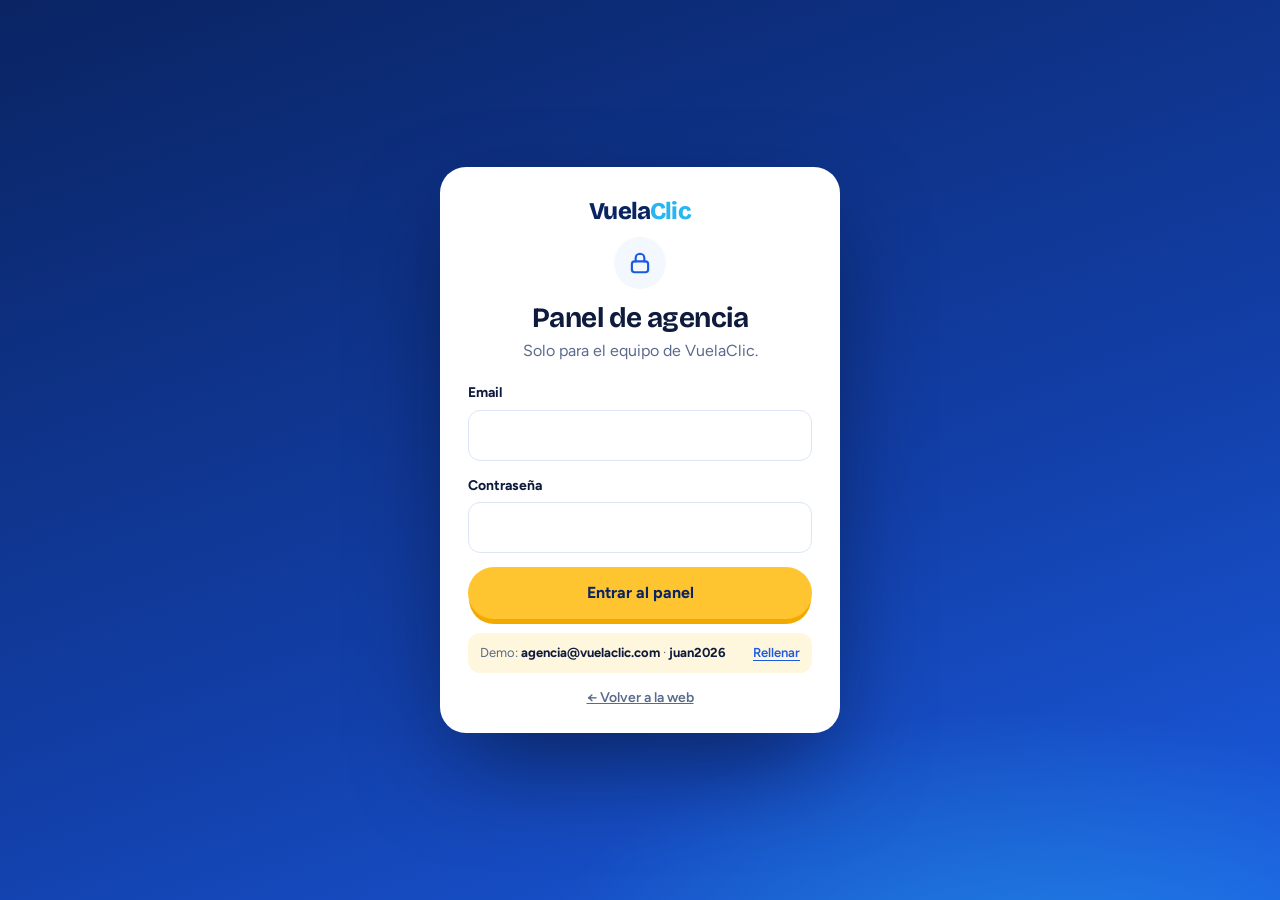
==== commit 35e68ecb: "Añade cuentas de cliente y amplía el panel de la agencia Web: registro, acceso, Mis viajes, datos y " ====
--- a/web/admin.html
+++ b/web/admin.html
@@ -12,14 +12,35 @@
   <link rel="stylesheet" href="css/styles.css">
   <link rel="stylesheet" href="css/admin.css">
 </head>
-<body class="adm-body">
+<body class="adm-body is-locked">
+<script>try { if (sessionStorage.getItem('vc.adminSession')) document.body.classList.remove('is-locked'); } catch (e) {}</script>
 
 <svg width="0" height="0" style="position:absolute" aria-hidden="true">
   <symbol id="i-plane" viewBox="0 0 24 24"><path fill="currentColor" d="M21 16v-2l-8-5V3.5a1.5 1.5 0 0 0-3 0V9l-8 5v2l8-2.5V19l-2 1.5V22l3.5-1 3.5 1v-1.5L13 19v-5.5l8 2.5z"/></symbol>
   <symbol id="i-check" viewBox="0 0 24 24"><path fill="none" stroke="currentColor" stroke-width="2.6" stroke-linecap="round" stroke-linejoin="round" d="m5 12.5 4.5 4.5L19 7"/></symbol>
   <symbol id="i-search" viewBox="0 0 24 24"><g fill="none" stroke="currentColor" stroke-width="2.4" stroke-linecap="round"><circle cx="11" cy="11" r="7"/><path d="m20 20-3.5-3.5"/></g></symbol>
   <symbol id="i-arrow" viewBox="0 0 24 24"><path fill="none" stroke="currentColor" stroke-width="2.2" stroke-linecap="round" stroke-linejoin="round" d="M15 6l-6 6 6 6"/></symbol>
+  <symbol id="i-close" viewBox="0 0 24 24"><path fill="none" stroke="currentColor" stroke-width="2.2" stroke-linecap="round" d="M6 6l12 12M18 6 6 18"/></symbol>
+  <symbol id="i-lock" viewBox="0 0 24 24"><g fill="none" stroke="currentColor" stroke-width="2" stroke-linecap="round"><rect x="4.5" y="10.5" width="15" height="10" rx="2.5"/><path d="M8 10.5V7.5a4 4 0 0 1 8 0v3"/></g></symbol>
+  <symbol id="i-whatsapp" viewBox="0 0 24 24"><path fill="currentColor" d="M12.04 2C6.58 2 2.13 6.45 2.13 11.91c0 1.75.46 3.45 1.32 4.95L2.05 22l5.25-1.38a9.9 9.9 0 0 0 4.74 1.21c5.46 0 9.91-4.45 9.91-9.91S17.5 2 12.04 2zm5.8 14.03c-.24.68-1.42 1.3-1.96 1.35-.5.05-.97.23-3.28-.68-2.77-1.09-4.53-3.93-4.67-4.11-.13-.18-1.11-1.48-1.11-2.82s.7-2 .95-2.27c.25-.27.54-.34.72-.34l.52.01c.17.01.39-.06.61.47.23.54.77 1.88.84 2.02.07.13.11.29.02.47-.09.18-.13.29-.27.45l-.4.47c-.13.13-.27.28-.12.55.16.27.7 1.15 1.5 1.86 1.03.92 1.9 1.2 2.17 1.34.27.13.43.11.59-.07.16-.18.68-.79.86-1.06.18-.27.36-.23.61-.14.25.09 1.58.75 1.85.88.27.14.45.2.52.32.07.11.07.66-.17 1.33z"/></symbol>
 </svg>
+
+<!-- Acceso: en producción lo valida el backend; aquí basta con la cuenta de demo -->
+<section class="adm-login" id="adm-login" aria-labelledby="login-title">
+  <form class="login-card" id="adm-login-form" novalidate>
+    <span class="logo-word">Vuela<b>Clic</b></span>
+    <span class="login-lock"><svg class="ic"><use href="#i-lock"/></svg></span>
+    <h1 id="login-title">Panel de agencia</h1>
+    <p class="card-sub">Solo para el equipo de VuelaClic.</p>
+    <label class="inp">Email<input type="email" name="email" required autocomplete="username"></label>
+    <label class="inp">Contraseña<input type="password" name="password" required autocomplete="current-password"></label>
+    <p class="form-error" id="login-error" hidden>El email o la contraseña no coinciden.</p>
+    <button type="submit" class="btn btn-sun login-submit">Entrar al panel</button>
+    <div class="login-demo"><span>Demo: <strong>agencia@vuelaclic.com</strong> · <strong>juan2026</strong></span>
+      <button type="button" class="link" id="login-fill">Rellenar</button></div>
+    <a class="login-back" href="index.html">← Volver a la web</a>
+  </form>
+</section>
 
 <header class="adm-head">
   <div class="wrap adm-head-row">
@@ -32,10 +53,13 @@
       <a href="#margen">Margen</a>
       <a href="#liquidacion">GrupoVDT</a>
       <a href="#reservas">Reservas</a>
+      <a href="#clientes">Clientes</a>
+      <a href="#ajustes">Ajustes</a>
     </nav>
     <div class="adm-user">
       <span class="agent-avatar small" aria-hidden="true">JG</span>
       <span><strong>Juan Gómez</strong><small>Agente de viajes</small></span>
+      <button type="button" class="adm-logout" id="adm-logout">Salir</button>
     </div>
   </div>
 </header>
@@ -104,15 +128,71 @@
     <p class="empty-row" id="bk-empty" hidden>No hay reservas con ese filtro.</p>
   </section>
 
+  <section class="card clients" id="clientes" aria-labelledby="cl-title">
+    <header class="card-head">
+      <div>
+        <h2 id="cl-title">Clientes</h2>
+        <p class="card-sub cl-stats" id="cl-stats"></p>
+      </div>
+      <div class="bk-tools">
+        <div class="bk-tabs" role="tablist" id="cl-tabs">
+          <button type="button" role="tab" data-f="all" aria-selected="true">Todos</button>
+          <button type="button" role="tab" data-f="web" aria-selected="false">Con cuenta en la web</button>
+          <button type="button" role="tab" data-f="news" aria-selected="false">Aceptan ofertas</button>
+        </div>
+        <label class="bk-search"><svg class="ic"><use href="#i-search"/></svg><span class="sr-only">Buscar cliente</span>
+          <input type="search" id="cl-q" placeholder="Nombre, email o teléfono"></label>
+      </div>
+    </header>
+    <div class="table-wrap">
+      <table class="bk-table">
+        <thead><tr>
+          <th scope="col">Cliente</th><th scope="col">Contacto</th><th scope="col">Alta</th><th scope="col">Origen</th>
+          <th scope="col" class="num">Reservas</th><th scope="col" class="num">Gastado</th><th scope="col">Último viaje</th><th scope="col"><span class="sr-only">Acciones</span></th>
+        </tr></thead>
+        <tbody id="cl-body"></tbody>
+      </table>
+    </div>
+    <p class="empty-row" id="cl-empty" hidden>No hay clientes con ese filtro.</p>
+    <p class="fine cl-export"><button type="button" class="link" id="cl-export">Descargar clientes que aceptan ofertas (CSV)</button></p>
+  </section>
+
+  <section class="adm-grid settings" id="ajustes" aria-label="Ajustes de la web">
+    <article class="card" aria-labelledby="pay-title">
+      <header class="card-head"><h2 id="pay-title">Formas de pago en la web</h2></header>
+      <p class="card-sub">Lo que desactives deja de aparecer al instante en el último paso de la reserva.</p>
+      <div class="switches" id="pay-switches"></div>
+      <label class="inp fin-min">Financiar a partir de
+        <span class="suffix-wrap"><input type="number" id="fin-min" min="100" max="2000" step="50"><span>€</span></span></label>
+    </article>
+    <article class="card" aria-labelledby="notice-title">
+      <header class="card-head"><h2 id="notice-title">Aviso en la web</h2></header>
+      <p class="card-sub">Una franja amarilla encima de la cabecera: ofertas, horarios de festivos…</p>
+      <label class="switch"><input type="checkbox" id="notice-on"><span class="switch-ui" aria-hidden="true"></span><span>Mostrar el aviso</span></label>
+      <label class="inp">Texto del aviso<input id="notice-text" maxlength="120" placeholder="Ej.: Navidad en Lima desde 899 € con maleta incluida"></label>
+      <div class="notice-preview" id="notice-preview" aria-hidden="true"></div>
+      <button type="button" class="btn btn-sun" id="notice-save">Publicar aviso</button>
+      <hr>
+      <h3 class="set-h3">Conexión de vuelos</h3>
+      <p class="provider"><span class="dot-live"></span><span><strong>Simulador de demostración</strong><small>Al recibir las credenciales de GrupoVDT se cambia en <code>js/api.js</code> sin tocar la web.</small></span></p>
+    </article>
+  </section>
+
   <p class="adm-foot fine">Demo con datos simulados. En producción estos datos vendrían del backend que conecta con GrupoVDT, la pasarela de pago y Fliinow.
     <button type="button" class="link" id="reset-demo">Reiniciar demo</button></p>
 </main>
+
+<dialog class="bk-dialog" id="bk-dialog" aria-labelledby="bkd-title">
+  <button type="button" class="icon-btn bkd-close" id="bkd-close" aria-label="Cerrar"><svg class="ic"><use href="#i-close"/></svg></button>
+  <div id="bkd-body"></div>
+</dialog>
 
 <div class="toast" id="toast" role="status" hidden></div>
 
 <script src="js/data.js"></script>
 <script src="js/simulator.js"></script>
 <script src="js/api.js"></script>
+<script src="js/accounts.js"></script>
 <script src="js/admin.js"></script>
 </body>
 </html>
--- a/web/css/styles.css
+++ b/web/css/styles.css
@@ -16,6 +16,10 @@
   --cheap: #12A06A;
   --mid: #D99A00;
   --dear: #E2574C;
+  /* Superficies que cambian con el modo noche */
+  --card: #FFFFFF;
+  --strong: var(--night);
+  --pick: var(--night);
 
   --display: 'Bricolage Grotesque', 'Segoe UI', sans-serif;
   --text: 'Figtree', 'Segoe UI', sans-serif;
@@ -183,13 +187,13 @@
 /* ---------- Buscador ---------- */
 .search-wrap { position: relative; z-index: 5; margin-top: clamp(-150px, -13vw, -120px); }
 .search-card {
-  background: #fff; border-radius: 28px; padding: clamp(18px, 2.4vw, 28px);
+  background: var(--card); border-radius: 28px; padding: clamp(18px, 2.4vw, 28px);
   box-shadow: var(--shadow-lift), 0 0 0 1px rgba(10, 36, 99, .04);
 }
 .trip-tabs { display: inline-flex; gap: 4px; padding: 4px; border-radius: 999px; background: var(--cloud); margin-bottom: 18px; }
 .trip-tabs input, .cabin-pick input, .calc-plans input, .chip-grid input, .pay-methods input { position: absolute; opacity: 0; pointer-events: none; }
 .trip-tabs span { display: block; padding: 9px 18px; border-radius: 999px; font-weight: 700; font-size: 15px; color: var(--muted); cursor: pointer; transition: background-color .2s, color .2s; }
-.trip-tabs input:checked + span { background: var(--night); color: #fff; }
+.trip-tabs input:checked + span { background: var(--pick); color: #fff; }
 .trip-tabs input:focus-visible + span { outline: 3px solid var(--sun); }
 
 .legs { display: grid; gap: 12px; }
@@ -198,7 +202,7 @@
 .leg-label { grid-column: 1 / -1; font-size: 13px; font-weight: 700; color: var(--muted); margin-bottom: -4px; }
 .field {
   position: relative; display: flex; align-items: center; gap: 12px; min-height: 64px; padding: 10px 16px;
-  border: 1.5px solid var(--line); border-radius: 16px; background: #fff; text-align: left;
+  border: 1.5px solid var(--line); border-radius: 16px; background: var(--card); text-align: left;
   transition: border-color .15s, box-shadow .15s;
 }
 .field:hover { border-color: #B7C8E6; }
@@ -218,11 +222,11 @@
 .date-pair:focus-within { border-color: var(--blue); box-shadow: 0 0 0 4px rgba(27, 91, 224, .12); }
 .date-pair .field { border: 0; border-radius: 0; box-shadow: none; }
 .date-pair .field + .field { border-left: 1.5px solid var(--line); }
-.code-chip { font: 800 13px/1 var(--display); padding: 5px 7px; border-radius: 6px; background: var(--cloud); color: var(--night); letter-spacing: .04em; }
+.code-chip { font: 800 13px/1 var(--display); padding: 5px 7px; border-radius: 6px; background: var(--cloud); color: var(--strong); letter-spacing: .04em; }
 
 .swap {
   align-self: center; width: 44px; height: 44px; border-radius: 50%; display: grid; place-items: center;
-  border: 1.5px solid var(--line); background: #fff; color: var(--blue); margin-inline: -18px; z-index: 2;
+  border: 1.5px solid var(--line); background: var(--card); color: var(--blue); margin-inline: -18px; z-index: 2;
   transition: transform .35s var(--ease-out), background-color .15s;
 }
 .swap:hover { background: var(--cloud); }
@@ -234,7 +238,7 @@
 /* Autocompletado de aeropuertos */
 .ac-list {
   position: absolute; left: -2px; right: -2px; top: calc(100% + 8px); z-index: 30; margin: 0; padding: 6px; list-style: none;
-  background: #fff; border-radius: 16px; box-shadow: var(--shadow-lift); max-height: 320px; overflow: auto; min-width: 300px;
+  background: var(--card); border-radius: 16px; box-shadow: var(--shadow-lift); max-height: 320px; overflow: auto; min-width: 300px;
 }
 .ac-list li { display: grid; grid-template-columns: auto 1fr auto; gap: 12px; align-items: center; padding: 10px 12px; border-radius: 10px; cursor: pointer; }
 .ac-list li[aria-selected=true], .ac-list li:hover { background: var(--cloud); }
@@ -251,18 +255,18 @@
 .search-submit { min-height: 56px; padding-inline: 32px; font-size: 17px; border-radius: 16px; }
 .pax-pop {
   position: absolute; right: 0; bottom: calc(100% + 10px); z-index: 30; width: 330px; padding: 18px;
-  background: #fff; border-radius: 20px; box-shadow: var(--shadow-lift);
+  background: var(--card); border-radius: 20px; box-shadow: var(--shadow-lift);
 }
 .pax-row { display: flex; align-items: center; justify-content: space-between; padding: 10px 0; border-bottom: 1px solid var(--line); }
 .pax-row small { display: block; color: var(--muted); font-size: 13px; }
 .stepper { display: flex; align-items: center; gap: 12px; }
-.stepper button { width: 34px; height: 34px; border-radius: 50%; border: 1.5px solid var(--line); background: #fff; display: grid; place-items: center; color: var(--blue); }
+.stepper button { width: 34px; height: 34px; border-radius: 50%; border: 1.5px solid var(--line); background: var(--card); display: grid; place-items: center; color: var(--blue); }
 .stepper button:disabled { color: #C2CDE2; cursor: not-allowed; }
 .stepper output { min-width: 1.5ch; text-align: center; font-weight: 800; font-variant-numeric: tabular-nums; }
 .cabin-pick { border: 0; padding: 14px 0 6px; margin: 0; display: flex; gap: 6px; flex-wrap: wrap; }
 .cabin-pick legend { font-weight: 700; padding: 0 0 8px; }
 .cabin-pick span, .calc-plans span { display: block; padding: 7px 14px; border-radius: 999px; border: 1.5px solid var(--line); font-weight: 600; font-size: 14px; cursor: pointer; }
-.cabin-pick input:checked + span, .calc-plans input:checked + span { background: var(--night); border-color: var(--night); color: #fff; }
+.cabin-pick input:checked + span, .calc-plans input:checked + span { background: var(--pick); border-color: var(--pick); color: #fff; }
 .cabin-pick input:focus-visible + span, .calc-plans input:focus-visible + span { outline: 3px solid var(--sun); }
 .pax-done { width: 100%; margin-top: 12px; }
 .form-error { margin-top: 12px; color: var(--dear); font-weight: 600; }
@@ -275,10 +279,10 @@
 .leg-tabs { display: flex; gap: 8px; margin-bottom: 16px; overflow-x: auto; }
 .leg-tab {
   display: flex; align-items: center; gap: 10px; padding: 10px 16px; border-radius: 14px; border: 1.5px solid var(--line);
-  background: #fff; font-weight: 700; white-space: nowrap;
+  background: var(--card); font-weight: 700; white-space: nowrap;
 }
 .leg-tab small { font-weight: 600; color: var(--muted); }
-.leg-tab[aria-selected=true] { border-color: var(--night); background: var(--night); color: #fff; }
+.leg-tab[aria-selected=true] { border-color: var(--pick); background: var(--pick); color: #fff; }
 .leg-tab[aria-selected=true] small { color: rgba(255, 255, 255, .7); }
 .leg-tab .done { width: 20px; height: 20px; border-radius: 50%; background: var(--cheap); color: #fff; display: grid; place-items: center; }
 .leg-tab .done .ic { width: 13px; height: 13px; }
@@ -286,7 +290,7 @@
 .fare-cal { display: grid; grid-template-columns: repeat(7, 1fr); gap: 6px; margin-bottom: 24px; }
 .fare-day {
   position: relative; display: grid; gap: 2px; padding: 10px 6px 14px; border-radius: 14px; border: 1.5px solid transparent;
-  background: #fff; text-align: center; overflow: hidden; transition: transform .15s var(--ease-out);
+  background: var(--card); text-align: center; overflow: hidden; transition: transform .15s var(--ease-out);
 }
 .fare-day:hover { transform: translateY(-2px); }
 .fare-day small { font-size: 12.5px; color: var(--muted); font-weight: 600; text-transform: capitalize; }
@@ -300,7 +304,7 @@
 .fare-day.skeleton strong { color: transparent; background: var(--cloud); border-radius: 6px; }
 
 .results-layout { display: grid; grid-template-columns: 260px 1fr; gap: 28px; align-items: start; }
-.filters { position: sticky; top: 92px; background: #fff; border-radius: 20px; padding: 18px 18px 8px; box-shadow: var(--shadow-soft); }
+.filters { position: sticky; top: 92px; background: var(--card); border-radius: 20px; padding: 18px 18px 8px; box-shadow: var(--shadow-soft); }
 .filters-head { display: flex; justify-content: space-between; align-items: center; margin-bottom: 8px; }
 .filters-head h3 { font-size: 20px; }
 .filters fieldset { border: 0; border-top: 1px solid var(--line); margin: 0; padding: 14px 0; }
@@ -308,7 +312,6 @@
 .check { display: flex; align-items: center; gap: 10px; padding: 5px 0; cursor: pointer; clear: both; }
 .check input { width: 18px; height: 18px; accent-color: var(--blue); }
 .check .count { margin-left: auto; color: var(--muted); font-size: 14px; font-variant-numeric: tabular-nums; }
-.check .al-dot { width: 10px; height: 10px; border-radius: 3px; background: var(--al); }
 .chip-grid { display: grid; grid-template-columns: 1fr 1fr; gap: 6px; clear: both; }
 .chip-grid span { display: grid; padding: 8px 10px; border-radius: 12px; border: 1.5px solid var(--line); font-weight: 600; font-size: 14px; cursor: pointer; line-height: 1.25; }
 .chip-grid small { color: var(--muted); font-weight: 500; font-size: 12px; }
@@ -316,7 +319,7 @@
 .chip-grid input:focus-visible + span { outline: 3px solid var(--sun); }
 .filters-toggle { display: none; }
 
-.sort-tabs { display: grid; grid-template-columns: repeat(3, 1fr); background: #fff; border-radius: 18px; padding: 5px; gap: 4px; box-shadow: var(--shadow-soft); margin-bottom: 16px; }
+.sort-tabs { display: grid; grid-template-columns: repeat(3, 1fr); background: var(--card); border-radius: 18px; padding: 5px; gap: 4px; box-shadow: var(--shadow-soft); margin-bottom: 16px; }
 .sort-tabs button { border: 0; background: transparent; border-radius: 14px; padding: 10px 8px; display: grid; gap: 1px; font-weight: 700; }
 .sort-tabs small { color: var(--muted); font-weight: 600; font-size: 13.5px; font-variant-numeric: tabular-nums; }
 .sort-tabs [aria-selected=true] { background: var(--cloud); box-shadow: inset 0 -3px 0 var(--blue); }
@@ -337,7 +340,7 @@
 /* Tarjeta de embarque */
 .offer {
   --notch: 13px;
-  position: relative; display: grid; grid-template-columns: 1fr 210px; background: #fff; border-radius: 20px;
+  position: relative; display: grid; grid-template-columns: 1fr 210px; background: var(--card); border-radius: 20px;
   box-shadow: var(--shadow-soft); transition: box-shadow .2s, transform .2s var(--ease-out);
   animation: rise .45s var(--ease-out) both; animation-delay: calc(var(--i, 0) * 45ms);
   -webkit-mask: radial-gradient(circle var(--notch) at calc(100% - 210px) 0, #0000 98%, #000) top / 100% 51% no-repeat,
@@ -350,7 +353,18 @@
 @keyframes rise { from { opacity: 0; transform: translateY(14px); } }
 .offer-main { padding: 18px 22px; display: grid; gap: 14px; }
 .offer-top { display: flex; align-items: center; gap: 10px; flex-wrap: wrap; }
-.al-badge { display: grid; place-items: center; width: 36px; height: 36px; border-radius: 10px; background: var(--al); color: #fff; font: 800 13px/1 var(--display); letter-spacing: .02em; }
+.al-logo {
+  flex: none; display: grid; place-items: center; width: 40px; height: 40px; border-radius: 11px;
+  background: #fff; box-shadow: inset 0 0 0 1px var(--line); overflow: hidden;
+}
+.al-logo img { width: 78%; height: 78%; object-fit: contain; }
+.al-logo b { display: none; font: 800 13px/1 var(--display); letter-spacing: .02em; color: #fff; }
+.al-logo.fallback { background: var(--al); box-shadow: none; }
+.al-logo.fallback b { display: block; }
+.al-logo.sm { width: 30px; height: 30px; border-radius: 8px; }
+.al-logo.sm b { font-size: 10px; }
+.al-logo.xs { width: 22px; height: 22px; border-radius: 6px; }
+.al-logo.xs b { font-size: 8px; }
 .al-name { font-weight: 700; }
 .tag { display: inline-flex; align-items: center; gap: 4px; padding: 3px 10px; border-radius: 999px; font-size: 13px; font-weight: 700; }
 .tag-best { background: rgba(18, 160, 106, .12); color: #0B7A50; }
@@ -365,11 +379,11 @@
 .track { position: relative; display: grid; gap: 6px; text-align: center; font-size: 13.5px; color: var(--muted); font-weight: 600; }
 .track-line { position: relative; height: 2px; background: var(--line); margin: 6px 0; }
 .track-line::after { content: ''; position: absolute; right: -2px; top: -4px; border: 5px solid transparent; border-left-color: var(--line); border-right: 0; }
-.track-line .stop { position: absolute; top: -4px; width: 10px; height: 10px; border-radius: 50%; background: #fff; border: 2px solid var(--mid); transform: translateX(-50%); }
+.track-line .stop { position: absolute; top: -4px; width: 10px; height: 10px; border-radius: 50%; background: var(--card); border: 2px solid var(--mid); transform: translateX(-50%); }
 .track .direct { color: var(--cheap); }
 .offer-meta { display: flex; align-items: center; gap: 14px; flex-wrap: wrap; font-size: 14px; color: var(--muted); }
 .bags { display: inline-flex; gap: 6px; }
-.bag { position: relative; display: grid; place-items: center; width: 30px; height: 30px; border-radius: 8px; background: var(--cloud); color: var(--night); }
+.bag { position: relative; display: grid; place-items: center; width: 30px; height: 30px; border-radius: 8px; background: var(--cloud); color: var(--strong); }
 .bag.off { color: #B5C1D8; background: #F7F9FD; }
 .bag.off::after { content: ''; position: absolute; width: 22px; height: 2px; background: #B5C1D8; transform: rotate(-45deg); }
 .bag .ic { width: 18px; height: 18px; }
@@ -380,7 +394,7 @@
   position: relative; display: grid; align-content: center; gap: 6px; padding: 18px 22px; text-align: right;
   border-left: 2px dashed var(--line);
 }
-.offer-price { font: 800 clamp(28px, 2.6vw, 34px)/1 var(--display); color: var(--night); font-variant-numeric: tabular-nums; letter-spacing: -.02em; }
+.offer-price { font: 800 clamp(28px, 2.6vw, 34px)/1 var(--display); color: var(--strong); font-variant-numeric: tabular-nums; letter-spacing: -.02em; }
 .offer-per { font-size: 13.5px; color: var(--muted); }
 .offer-fin { font-size: 13.5px; font-weight: 700; color: #0B7A50; }
 .offer-stub .btn { margin-top: 6px; width: 100%; }
@@ -392,7 +406,7 @@
 .seg strong { color: var(--ink); }
 .layover { margin-left: 68px; padding: 8px 12px; border-radius: 10px; background: rgba(255, 197, 49, .16); color: #7A5200; font-weight: 600; font-size: 13.5px; }
 
-.empty { text-align: center; padding: 48px 20px; background: #fff; border-radius: 20px; }
+.empty { text-align: center; padding: 48px 20px; background: var(--card); border-radius: 20px; }
 .empty h3 { font-size: 22px; margin-bottom: 8px; }
 .empty p { color: var(--muted); margin-bottom: 18px; }
 
@@ -422,7 +436,8 @@
   position: relative; display: block; aspect-ratio: 4 / 5; border-radius: 22px; overflow: hidden; border: 0; padding: 0;
   background: var(--night); color: #fff; text-align: left; isolation: isolate;
 }
-.dest:nth-child(1), .dest:nth-child(6) { grid-column: span 2; aspect-ratio: auto; }
+/* tres tarjetas dobles: con 9 destinos las filas quedan completas en 4 y en 2 columnas */
+.dest:nth-child(1), .dest:nth-child(6), .dest:nth-child(9) { grid-column: span 2; aspect-ratio: auto; }
 .dest img { position: absolute; inset: 0; width: 100%; height: 100%; object-fit: cover; z-index: -2; transition: transform .6s var(--ease-out); }
 .dest::before { content: ''; position: absolute; inset: 0; z-index: -1; background: linear-gradient(180deg, rgba(6, 17, 43, 0) 35%, rgba(6, 17, 43, .85) 100%); }
 .dest:hover img { transform: scale(1.06); }
@@ -444,20 +459,20 @@
 .finance-points { list-style: none; padding: 0; margin: 24px 0 0; display: grid; gap: 10px; font-weight: 600; }
 .finance-points li { display: flex; align-items: center; gap: 10px; }
 .finance-points .ic { color: var(--sun); }
-.calc { background: #fff; color: var(--ink); border-radius: 24px; padding: 26px; display: grid; gap: 14px; }
+.calc { background: var(--card); color: var(--ink); border-radius: 24px; padding: 26px; display: grid; gap: 14px; }
 .calc-label { font-weight: 700; color: var(--muted); }
-.calc-price { font: 800 44px/1 var(--display); color: var(--night); font-variant-numeric: tabular-nums; }
+.calc-price { font: 800 44px/1 var(--display); color: var(--strong); font-variant-numeric: tabular-nums; }
 .calc input[type=range] { width: 100%; accent-color: var(--blue); height: 28px; }
 .calc-plans { display: flex; gap: 8px; flex-wrap: wrap; }
 .calc-result { display: grid; grid-template-columns: 1fr 1fr; gap: 10px; }
 .calc-result div { padding: 14px 16px; border-radius: 16px; background: var(--cloud); }
 .calc-result small { display: block; color: var(--muted); font-weight: 600; font-size: 13.5px; }
-.calc-result strong { font: 800 26px/1.15 var(--display); color: var(--night); font-variant-numeric: tabular-nums; }
+.calc-result strong { font: 800 26px/1.15 var(--display); color: var(--strong); font-variant-numeric: tabular-nums; }
 .fine { font-size: 13px; color: var(--muted); }
 
 .how { padding: 24px 0 clamp(64px, 8vw, 100px); }
 .steps { list-style: none; counter-reset: step; padding: 0; margin: 0; display: grid; grid-template-columns: repeat(3, 1fr); gap: 16px; }
-.steps li { counter-increment: step; position: relative; padding: 26px 24px 24px; border-radius: 22px; background: #fff; box-shadow: var(--shadow-soft); }
+.steps li { counter-increment: step; position: relative; padding: 26px 24px 24px; border-radius: 22px; background: var(--card); box-shadow: var(--shadow-soft); }
 .steps li::before {
   content: counter(step); display: grid; place-items: center; width: 44px; height: 44px; border-radius: 50%; margin-bottom: 18px;
   background: var(--sun); color: var(--night); font: 800 20px/1 var(--display);
@@ -474,14 +489,14 @@
 .marquee { mask: linear-gradient(90deg, transparent, #000 10%, #000 90%, transparent); -webkit-mask: linear-gradient(90deg, transparent, #000 10%, #000 90%, transparent); }
 .marquee-track { display: flex; gap: 14px; width: max-content; animation: marquee 40s linear infinite; }
 .marquee:hover .marquee-track { animation-play-state: paused; }
-.al-pill { display: inline-flex; align-items: center; gap: 10px; padding: 12px 20px; border-radius: 999px; background: #fff; box-shadow: var(--shadow-soft); font: 700 18px/1 var(--display); white-space: nowrap; }
-.al-pill i { width: 12px; height: 12px; border-radius: 4px; background: var(--al); }
+.al-pill { display: inline-flex; align-items: center; gap: 10px; padding: 8px 20px 8px 8px; border-radius: 999px; background: var(--card); box-shadow: var(--shadow-soft); font: 700 18px/1 var(--display); white-space: nowrap; }
+.al-pill .al-logo { border-radius: 50%; box-shadow: none; }
 @keyframes marquee { to { transform: translateX(calc(-50% - 7px)); } }
 
 .contact { padding: 0 0 clamp(64px, 8vw, 100px); }
-.contact-card { display: grid; grid-template-columns: 1.4fr 1fr; gap: 32px; align-items: center; background: #fff; border-radius: 28px; padding: clamp(24px, 4vw, 44px); box-shadow: var(--shadow-soft); }
+.contact-card { display: grid; grid-template-columns: 1.4fr 1fr; gap: 32px; align-items: center; background: var(--card); border-radius: 28px; padding: clamp(24px, 4vw, 44px); box-shadow: var(--shadow-soft); }
 .agent { display: flex; gap: 20px; align-items: flex-start; }
-.agent-avatar { flex: none; display: grid; place-items: center; width: 72px; height: 72px; border-radius: 50%; background: linear-gradient(135deg, var(--blue), var(--sky)); color: #fff; font: 800 24px/1 var(--display); box-shadow: 0 0 0 4px #fff, 0 0 0 6px var(--sun); }
+.agent-avatar { flex: none; display: grid; place-items: center; width: 72px; height: 72px; border-radius: 50%; background: linear-gradient(135deg, var(--blue), var(--sky)); color: #fff; font: 800 24px/1 var(--display); box-shadow: 0 0 0 4px var(--card), 0 0 0 6px var(--sun); }
 .agent h2 { font-size: clamp(24px, 2.8vw, 32px); }
 .agent p { margin-top: 10px; color: var(--muted); max-width: 52ch; }
 .contact-actions { display: grid; gap: 12px; justify-items: start; }
@@ -505,7 +520,7 @@
 /* ---------- Reserva ---------- */
 .booking {
   width: min(720px, 100% - 24px); max-height: min(92vh, 900px); padding: 0; border: 0; border-radius: 28px;
-  box-shadow: 0 40px 100px -20px rgba(6, 17, 43, .6); color: var(--ink);
+  box-shadow: 0 40px 100px -20px rgba(6, 17, 43, .6); color: var(--ink); background: var(--card);
 }
 .booking::backdrop { background: rgba(6, 17, 43, .55); backdrop-filter: blur(4px); }
 .booking[open] { animation: pop .3s var(--ease-out); }
@@ -517,7 +532,7 @@
 .booking-steps li { counter-increment: bs; font-size: 13px; font-weight: 700; color: #9AA9C7; padding-top: 8px; border-top: 3px solid var(--line); }
 .booking-steps li::before { content: counter(bs) '. '; }
 .booking-steps li.done { color: var(--cheap); border-color: var(--cheap); }
-.booking-steps li.current { color: var(--night); border-color: var(--blue); }
+.booking-steps li.current { color: var(--strong); border-color: var(--blue); }
 .booking-body { overflow: auto; padding: 22px 26px 26px; display: grid; gap: 18px; align-content: start; grid-auto-rows: max-content; }
 .booking-body h3 { font-size: 19px; }
 .trip-sum { display: grid; gap: 10px; }
@@ -531,7 +546,7 @@
 .form-grid { display: grid; grid-template-columns: 1fr 1fr; gap: 12px; }
 .form-grid .full { grid-column: 1 / -1; }
 .inp { display: grid; gap: 6px; font-size: 14px; font-weight: 700; }
-.inp input, .inp select { padding: 12px 14px; border-radius: 12px; border: 1.5px solid var(--line); font-weight: 600; font-size: 16px; background: #fff; }
+.inp input, .inp select { padding: 12px 14px; border-radius: 12px; border: 1.5px solid var(--line); font-weight: 600; font-size: 16px; background: var(--card); }
 .inp input:focus, .inp select:focus { outline: 0; border-color: var(--blue); box-shadow: 0 0 0 4px rgba(27, 91, 224, .12); }
 .inp input:invalid.touched { border-color: var(--dear); }
 .pax-block { display: grid; gap: 12px; padding: 16px; border-radius: 16px; border: 1.5px solid var(--line); }
@@ -581,7 +596,7 @@
 .ticket-plane::before, .ticket-plane::after { content: ''; flex: 1; border-top: 2px dashed rgba(255, 255, 255, .35); }
 .ticket-plane .ic { transform: rotate(90deg); }
 .ticket-bottom { position: relative; padding: 16px 24px 20px; border-top: 2px dashed rgba(255, 255, 255, .3); display: flex; gap: 22px; flex-wrap: wrap; }
-.ticket-bottom::before, .ticket-bottom::after { content: ''; position: absolute; top: -12px; width: 22px; height: 22px; border-radius: 50%; background: #fff; }
+.ticket-bottom::before, .ticket-bottom::after { content: ''; position: absolute; top: -12px; width: 22px; height: 22px; border-radius: 50%; background: var(--card); }
 .ticket-bottom::before { left: -11px; }
 .ticket-bottom::after { right: -11px; }
 
@@ -592,6 +607,12 @@
 }
 
 /* ---------- Responsive ---------- */
+/* Las columnas de rejilla pueden encogerse por debajo del ancho de su contenido */
+.hero-grid > *, .results-layout > *, .finance-grid > *, .contact-card > *, .explore-grid > *,
+.form-grid > *, .booking-inner > *, .booking-body > *, .pay-methods > *, .calc-result > * { min-width: 0; }
+.inp input, .inp select { width: 100%; min-width: 0; }
+.booking-steps li { min-width: 0; white-space: nowrap; overflow: hidden; text-overflow: ellipsis; }
+
 @media (max-width: 1080px) {
   .main-nav { display: none; }
   .header-wa { margin-left: auto; }
@@ -605,7 +626,7 @@
   .filters.open { display: block; }
   .filters-toggle { display: inline-flex; margin-bottom: 14px; }
   .dest-grid { grid-template-columns: repeat(2, 1fr); }
-  .dest:nth-child(1), .dest:nth-child(6) { grid-column: span 2; aspect-ratio: 16 / 9; }
+  .dest:nth-child(1), .dest:nth-child(6), .dest:nth-child(9) { grid-column: span 2; aspect-ratio: 16 / 9; }
   .finance-grid, .contact-card { grid-template-columns: 1fr; }
 }
 @media (max-width: 720px) {
@@ -648,6 +669,11 @@
   .steps li:not(:last-child)::after { display: none; }
   .form-grid, .pay-methods { grid-template-columns: 1fr; }
   .booking { width: 100%; max-height: 100dvh; height: 100dvh; border-radius: 0; margin: 0; max-width: none; }
+  .finance-grid { padding: 26px 18px; border-radius: 24px; }
+  .calc { padding: 18px; }
+  .calc-price { font-size: 36px; }
+  .calc-result strong { font-size: 22px; }
+  .booking-steps li { font-size: 11.5px; }
   .booking-body, .booking-head { padding-inline: 18px; }
   .booking-actions .btn-sun { min-width: 0; flex: 1; }
 }
@@ -665,7 +691,7 @@
 .btn-night { background: var(--night); color: #fff; }
 .btn-night:hover { background: #12307D; }
 .assist { display: grid; gap: 10px; }
-.assist-label { display: flex; align-items: center; gap: 8px; font: 700 18px/1.2 var(--display); color: var(--night); }
+.assist-label { display: flex; align-items: center; gap: 8px; font: 700 18px/1.2 var(--display); color: var(--strong); }
 .assist-label .ic { color: var(--sun-deep); width: 22px; height: 22px; }
 .assist-row { display: flex; gap: 8px; padding: 6px; border-radius: 18px; background: var(--cloud); box-shadow: inset 0 0 0 1.5px var(--line); transition: box-shadow .15s; }
 .assist-row:focus-within { box-shadow: inset 0 0 0 2px var(--blue), 0 0 0 4px rgba(27, 91, 224, .12); }
@@ -673,7 +699,7 @@
 .assist-row input::placeholder { color: #8394B8; font-weight: 500; }
 .assist-row .btn { border-radius: 13px; padding-inline: 22px; }
 .assist-chips { display: flex; gap: 8px; flex-wrap: wrap; }
-.assist-chips button { border: 1.5px solid var(--line); background: #fff; border-radius: 999px; padding: 6px 12px; font-size: 13.5px; font-weight: 600; color: var(--muted); }
+.assist-chips button { border: 1.5px solid var(--line); background: var(--card); border-radius: 999px; padding: 6px 12px; font-size: 13.5px; font-weight: 600; color: var(--muted); }
 .assist-chips button:hover { border-color: var(--blue); color: var(--blue); }
 .assist-reply { display: flex; gap: 10px; align-items: flex-start; padding: 12px 14px; border-radius: 16px; background: rgba(255, 197, 49, .16); }
 .assist-reply.pop { animation: rise .35s var(--ease-out); }
@@ -704,6 +730,19 @@
 .stage-note { font-weight: 600; color: rgba(255, 255, 255, .8); font-size: 14.5px; }
 .globe-plane { color: #fff; pointer-events: none; }
 .globe-plane svg { display: block; filter: drop-shadow(0 0 6px rgba(255, 197, 49, .9)); }
+.globe-banner { pointer-events: none; transition: opacity .35s; }
+.banner-flag {
+  display: inline-flex; align-items: center; gap: 4px; padding: 4px 11px 4px 6px; white-space: nowrap;
+  background: #fff; border-radius: 3px 12px 12px 3px; border-left: 3px solid var(--sun);
+  box-shadow: 0 6px 16px -4px rgba(3, 9, 26, .6), 0 0 0 1px rgba(255, 255, 255, .5);
+  transform-origin: left center; animation: bannerWave 1.4s ease-in-out infinite;
+}
+.banner-swoosh { width: 20px; height: 13px; }
+.banner-flag .logo-word { font-size: 15px; color: var(--night); }
+@keyframes bannerWave {
+  0%, 100% { transform: skewY(-2.5deg) translateY(0); }
+  50% { transform: skewY(2.5deg) translateY(-2px); }
+}
 
 .budget-chip { display: inline-flex; align-items: center; gap: 6px; margin-bottom: 12px; padding: 6px 6px 6px 12px; border-radius: 999px; background: rgba(255, 197, 49, .22); color: #7A5200; font-weight: 700; font-size: 14px; }
 .budget-chip button { display: grid; place-items: center; width: 24px; height: 24px; border: 0; border-radius: 50%; background: rgba(122, 82, 0, .12); color: inherit; }
@@ -757,13 +796,13 @@
 
 /* ---------- Asientos ---------- */
 .seat-tabs { display: flex; gap: 6px; overflow-x: auto; }
-.seat-tabs button { display: inline-flex; align-items: center; gap: 6px; padding: 8px 12px; border-radius: 12px; border: 1.5px solid var(--line); background: #fff; font-weight: 700; white-space: nowrap; }
+.seat-tabs button { display: inline-flex; align-items: center; gap: 6px; padding: 8px 12px; border-radius: 12px; border: 1.5px solid var(--line); background: var(--card); font-weight: 700; white-space: nowrap; }
 .seat-tabs small { color: var(--muted); font-weight: 600; }
-.seat-tabs [aria-selected=true] { border-color: var(--night); background: var(--night); color: #fff; }
+.seat-tabs [aria-selected=true] { border-color: var(--pick); background: var(--pick); color: #fff; }
 .seat-tabs [aria-selected=true] small { color: rgba(255, 255, 255, .7); }
 .seat-tabs .ic { width: 16px; height: 16px; color: var(--cheap); }
 .seat-people { display: flex; gap: 8px; flex-wrap: wrap; }
-.seat-people button { display: grid; text-align: left; padding: 8px 14px; border-radius: 14px; border: 1.5px solid var(--line); background: #fff; font-size: 13px; color: var(--muted); }
+.seat-people button { display: grid; text-align: left; padding: 8px 14px; border-radius: 14px; border: 1.5px solid var(--line); background: var(--card); font-size: 13px; color: var(--muted); }
 .seat-people strong { font: 800 16px/1.2 var(--display); color: var(--ink); }
 .seat-people [aria-pressed=true] { border-color: var(--blue); box-shadow: 0 0 0 3px rgba(27, 91, 224, .15); }
 .seat-layout { display: grid; grid-template-columns: 1fr 180px; gap: 18px; align-items: start; }
@@ -820,3 +859,283 @@
 @media (prefers-reduced-motion: reduce) {
   .ex-arc { transition: none; }
 }
+
+/* ======================================================================
+   Cuenta de cliente
+   ====================================================================== */
+.site-notice { position: relative; z-index: 41; background: var(--sun); color: var(--night); font-weight: 700; font-size: 14.5px; }
+.site-notice .wrap { display: flex; align-items: center; justify-content: center; gap: 8px; padding: 9px 0; text-align: center; }
+.site-notice .ic { flex: none; }
+
+.account-btn {
+  display: inline-flex; align-items: center; gap: 8px; height: 38px; padding: 0 14px 0 10px; border: 0; border-radius: 999px;
+  background: rgba(255, 255, 255, .12); color: #fff; font-weight: 700; font-size: 15px; white-space: nowrap;
+}
+.account-btn:hover { background: rgba(255, 255, 255, .2); }
+.account-btn:has(.acc-avatar) { padding-left: 4px; }
+.acc-avatar {
+  flex: none; display: grid; place-items: center; width: 30px; height: 30px; border-radius: 50%;
+  background: linear-gradient(135deg, var(--sky), var(--blue)); color: #fff; font: 800 12.5px/1 var(--display); letter-spacing: .02em;
+}
+.acc-avatar.sm { width: 32px; height: 32px; }
+.acc-avatar.big { width: 58px; height: 58px; font-size: 20px; box-shadow: 0 0 0 3px var(--card), 0 0 0 5px var(--sun); }
+
+.account {
+  width: min(860px, 100% - 24px); max-height: min(92vh, 760px); padding: 0; border: 0; border-radius: 28px;
+  background: var(--card); color: var(--ink); box-shadow: 0 40px 100px -20px rgba(6, 17, 43, .6); overflow: hidden;
+}
+.account::backdrop { background: rgba(6, 17, 43, .55); backdrop-filter: blur(4px); }
+.account[open] { animation: pop .3s var(--ease-out); }
+.account-inner { display: grid; grid-template-columns: 300px 1fr; max-height: inherit; }
+.account.is-profile { width: min(760px, 100% - 24px); }
+.account.is-profile .account-inner { grid-template-columns: 1fr; }
+.account.is-profile .account-side { display: none; }
+.account-side {
+  position: relative; display: flex; flex-direction: column; gap: 18px; padding: 30px 26px; color: #fff; overflow: hidden;
+  background: radial-gradient(400px 260px at 0% 100%, rgba(41, 181, 242, .45), transparent 70%), linear-gradient(160deg, #0A2463, #1B5BE0);
+}
+.account-side .logo-word { font-size: 24px; }
+.account-route { width: 100%; height: auto; margin: auto 0 0; color: #fff; }
+.account-route path { stroke: rgba(255, 255, 255, .55); stroke-width: 2.5; stroke-dasharray: 2 10; stroke-linecap: round; animation: dash 3s linear infinite; }
+.account-side ul { list-style: none; margin: 0; padding: 0; display: grid; gap: 12px; font-weight: 600; font-size: 14.5px; }
+.account-side li { display: flex; gap: 10px; align-items: flex-start; }
+.account-side li .ic { color: var(--sun); margin-top: 1px; }
+.account-main { position: relative; padding: 30px 30px 28px; overflow: auto; display: grid; gap: 14px; align-content: start; }
+.account-close { position: absolute; top: 16px; right: 16px; }
+#account-body { display: grid; gap: 14px; }
+#account-body h2 { font-size: 28px; padding-right: 44px; }
+.acc-lead { color: var(--muted); }
+.acc-switch, .acc-tabs { display: grid; grid-auto-flow: column; grid-auto-columns: 1fr; gap: 4px; padding: 4px; border-radius: 999px; background: var(--cloud); }
+.acc-switch button, .acc-tabs button { border: 0; background: transparent; padding: 9px 12px; border-radius: 999px; font-weight: 700; color: var(--muted); white-space: nowrap; }
+.acc-switch [aria-selected=true], .acc-tabs [aria-selected=true] { background: var(--pick); color: #fff; }
+.count-pill { display: inline-grid; place-items: center; min-width: 20px; height: 20px; padding: 0 6px; margin-left: 4px; border-radius: 999px; background: var(--sun); color: var(--night); font-size: 12px; }
+.acc-form { display: grid; gap: 12px; }
+.pass-wrap { position: relative; display: block; }
+.pass-wrap input { padding-right: 76px; }
+.pass-eye { position: absolute; right: 6px; top: 50%; transform: translateY(-50%); border: 0; background: var(--cloud); color: var(--muted); font-weight: 700; font-size: 13px; padding: 6px 10px; border-radius: 8px; }
+.pass-meter { display: grid; grid-template-columns: repeat(3, 1fr); gap: 4px; margin-top: 8px; }
+.pass-meter i { height: 4px; border-radius: 2px; background: var(--line); transition: background-color .25s; }
+.pass-meter i.on.s1 { background: var(--mid); }
+.pass-meter i.on.s2 { background: var(--sky); }
+.pass-meter i.on.s3 { background: var(--cheap); }
+.pass-hint { display: block; margin-top: 4px; color: var(--muted); font-size: 13px; font-weight: 600; }
+.acc-forgot { justify-self: start; font-size: 14px; }
+.acc-check { font-size: 14px; font-weight: 600; align-items: flex-start; }
+.acc-check input { flex: none; margin-top: 2px; }
+.acc-submit { width: 100%; min-height: 52px; font-size: 16.5px; }
+.acc-demo { display: flex; align-items: center; gap: 12px; padding: 12px 14px; border-radius: 16px; background: rgba(255, 197, 49, .16); }
+.acc-demo > .ic { color: var(--sun-deep); }
+.acc-demo div { flex: 1; min-width: 0; }
+.acc-demo small { display: block; color: var(--muted); font-size: 13px; overflow-wrap: anywhere; }
+.btn-xs { padding: .5em 1em; font-size: 13.5px; flex: none; }
+.acc-head { display: flex; align-items: center; gap: 14px; flex-wrap: wrap; padding-right: 40px; }
+.acc-head > div { flex: 1; min-width: 0; }
+.acc-head h2 { padding-right: 0 !important; font-size: 24px !important; }
+.acc-head small { color: var(--muted); font-weight: 600; overflow-wrap: anywhere; }
+.acc-logout { font-size: 14px; }
+.acc-sub { font-size: 17px; margin-top: 4px; }
+.trip-cards { list-style: none; margin: 0; padding: 0; display: grid; gap: 10px; }
+.trip-card { display: grid; gap: 10px; padding: 16px 18px; border-radius: 18px; border: 1.5px solid var(--line); background: var(--card); }
+.trip-cards.past .trip-card { background: var(--cloud); border-color: transparent; }
+.trip-card-top { display: flex; justify-content: space-between; align-items: center; gap: 10px; flex-wrap: wrap; }
+.trip-route { font: 800 19px/1.2 var(--display); }
+.trip-route small { font: 600 13px var(--text); color: var(--muted); }
+.trip-card-meta { display: flex; gap: 16px; flex-wrap: wrap; color: var(--muted); font-size: 14px; font-weight: 600; }
+.trip-card-meta span { display: inline-flex; align-items: center; gap: 6px; }
+.trip-card-meta .ic { width: 16px; height: 16px; }
+.trip-card-foot { display: flex; align-items: center; gap: 18px; flex-wrap: wrap; padding-top: 10px; border-top: 1px dashed var(--line); }
+.trip-card-foot small { display: block; color: var(--muted); font-size: 12.5px; font-weight: 600; }
+.trip-card-foot b { font: 800 17px/1.2 var(--display); }
+.trip-card-foot .loc { font-family: 'Courier New', monospace; letter-spacing: .1em; color: var(--blue); }
+.trip-card-foot .btn { margin-left: auto; }
+.chip-s { display: inline-block; padding: 3px 10px; border-radius: 999px; font-size: 12.5px; font-weight: 700; }
+.chip-s.ok { background: rgba(18, 160, 106, .12); color: #0B7A50; }
+.chip-s.warn { background: rgba(255, 197, 49, .28); color: #7A5200; }
+.chip-s.bad { background: rgba(226, 87, 76, .12); color: #B7342A; }
+.acc-empty { display: grid; justify-items: center; gap: 8px; text-align: center; padding: 28px 16px; border-radius: 18px; background: var(--cloud); }
+.acc-empty > .ic { width: 34px; height: 34px; color: var(--sky); }
+.acc-empty h3 { font-size: 20px; }
+.acc-empty p { color: var(--muted); max-width: 40ch; margin-bottom: 6px; }
+.pax-saved { list-style: none; margin: 0; padding: 0; display: grid; gap: 8px; }
+.pax-saved li { display: flex; align-items: center; gap: 12px; padding: 10px 12px; border-radius: 16px; border: 1.5px solid var(--line); }
+.pax-saved li div { flex: 1; min-width: 0; }
+.pax-saved small { display: block; color: var(--muted); font-size: 13px; }
+.acc-banner { display: flex; align-items: center; gap: 10px; padding: 10px 12px; border-radius: 14px; background: rgba(41, 181, 242, .1); font-size: 14.5px; }
+.acc-banner > .ic { color: var(--blue); }
+.acc-banner span:not(.acc-avatar) { flex: 1; min-width: 0; }
+.acc-banner.is-in { background: rgba(18, 160, 106, .1); }
+.acc-banner.is-in > .ic { color: var(--cheap); }
+#ticket-slot { display: grid; gap: 14px; }
+
+:root[data-theme=night] .chip-s.ok { color: #4FD49E; }
+:root[data-theme=night] .chip-s.warn { color: #FFD66B; }
+:root[data-theme=night] .chip-s.bad { color: #FF8A80; }
+:root[data-theme=night] .trip-card-foot .loc, :root[data-theme=night] .acc-banner > .ic { color: var(--sky); }
+:root[data-theme=night] .acc-demo { color: var(--ink); }
+
+@media (max-width: 720px) {
+  .account-btn { width: 38px; padding: 0; justify-content: center; }
+  .account-btn:has(.acc-avatar) { padding: 0; }
+  .account-btn .acc-name { display: none; }
+  .header-row { gap: 10px; }
+  .account { width: 100%; max-height: 100dvh; height: 100dvh; border-radius: 0; margin: 0; max-width: none; }
+  .account.is-profile { width: 100%; }
+  .account-inner { grid-template-columns: 1fr; height: 100%; }
+  .account-side { display: none; }
+  .account-main { padding: 22px 18px; }
+  #account-body h2 { font-size: 24px; }
+  .trip-card-foot .btn { margin-left: 0; }
+  .acc-head { padding-right: 44px; }
+  .acc-head .acc-avatar.big { width: 48px; height: 48px; font-size: 17px; }
+  .acc-head h2 { font-size: 21px !important; }
+  .acc-logout { flex-basis: 100%; text-align: left; }
+}
+/* en móviles muy estrechos WhatsApp ya está en el botón flotante */
+@media (max-width: 380px) {
+  .header-wa { display: none; }
+  .account-btn { margin-left: auto; }
+  .acc-tabs button, .acc-switch button { padding: 9px 4px; font-size: 14px; }
+  .acc-tabs > *, .acc-switch > *, .acc-head > * { min-width: 0; }
+}
+
+/* ======================================================================
+   Modo noche: el sol se pone, salen la luna y las estrellas
+   ====================================================================== */
+.theme-toggle {
+  position: relative; flex: none; width: 64px; height: 34px; padding: 0; border: 0; border-radius: 999px;
+  background: linear-gradient(180deg, #5BB8F5, #2E7FE8); box-shadow: inset 0 0 0 1.5px rgba(255, 255, 255, .3);
+  overflow: hidden; transition: background-color .6s;
+}
+.theme-toggle::before {
+  content: ''; position: absolute; inset: 0; opacity: 0; transition: opacity .6s;
+  background:
+    radial-gradient(1px 1px at 14px 9px, #fff 99%, transparent),
+    radial-gradient(1.4px 1.4px at 22px 22px, #fff 99%, transparent),
+    radial-gradient(1px 1px at 9px 20px, #fff 99%, transparent),
+    linear-gradient(180deg, #050C26, #142B6E);
+}
+.toggle-knob {
+  position: absolute; top: 4px; left: 4px; width: 26px; height: 26px; border-radius: 50%;
+  background: var(--sun); box-shadow: 0 0 10px 2px rgba(255, 197, 49, .7);
+  transition: transform .6s var(--ease-out), background-color .6s, box-shadow .6s;
+}
+/* la sombra interior recorta el disco y lo convierte en luna creciente */
+.toggle-knob::after {
+  content: ''; position: absolute; inset: 0; border-radius: 50%;
+  box-shadow: inset 9px -3px 0 0 transparent; transition: box-shadow .6s;
+}
+
+.stars, .moon { position: absolute; pointer-events: none; opacity: 0; transition: opacity 1.4s ease, transform 1.6s var(--ease-out); }
+.stars { inset: 0; }
+.stars i {
+  position: absolute; width: var(--s); height: var(--s); border-radius: 50%; background: #fff;
+  box-shadow: 0 0 calc(var(--s) * 2) rgba(255, 255, 255, .8);
+  animation: twinkle var(--t) ease-in-out infinite; animation-delay: var(--d);
+}
+@keyframes twinkle { 50% { opacity: .25; transform: scale(.7); } }
+.shooting {
+  position: absolute; top: 14%; left: 62%; width: 120px; height: 2px; border-radius: 2px;
+  background: linear-gradient(90deg, rgba(255, 255, 255, .95), transparent);
+  transform: rotate(-20deg) translateX(0); opacity: 0;
+  animation: shoot 7s ease-in infinite;
+}
+.shooting + .shooting { top: 30%; left: 30%; animation-duration: 11s; animation-delay: 4s; }
+@keyframes shoot {
+  0%, 88% { opacity: 0; transform: rotate(-20deg) translateX(0); }
+  90% { opacity: 1; }
+  100% { opacity: 0; transform: rotate(-20deg) translateX(-260px); }
+}
+.moon {
+  right: 10%; top: 16%; width: 120px; height: 120px; border-radius: 50%;
+  transform: translateY(60px) rotate(-20deg);
+  background: radial-gradient(circle at 34% 30%, #FFFBEA, #F3E6B8 60%, #D9C98E);
+  box-shadow: 0 0 40px 10px rgba(255, 240, 190, .35), 0 0 120px 40px rgba(120, 150, 255, .18);
+}
+/* cráteres */
+.moon::before, .moon::after { content: ''; position: absolute; border-radius: 50%; background: rgba(170, 150, 90, .28); }
+.moon::before { width: 22px; height: 22px; left: 26%; top: 52%; }
+.moon::after { width: 13px; height: 13px; left: 56%; top: 26%; box-shadow: 18px 40px 0 -2px rgba(170, 150, 90, .25); }
+.sun { transition: opacity 1.2s ease, transform 1.6s var(--ease-out); }
+.sky::after {
+  content: ''; position: absolute; inset: 0; z-index: -1; opacity: 0; transition: opacity 1.4s ease;
+  background:
+    radial-gradient(900px 420px at 85% 110%, rgba(80, 90, 220, .35), transparent 70%),
+    linear-gradient(180deg, #030A22 0%, #071645 50%, #0F2468 80%, #1B3A8A 100%);
+}
+.sky { isolation: isolate; }
+.sky > * { z-index: 1; }
+.cloud-layer { transition: opacity 1.4s ease, filter 1.4s ease; }
+
+:root[data-theme=night] {
+  color-scheme: dark;
+  --cloud: #071233;
+  --card: #0F1E4A;
+  --ink: #E6EDFB;
+  --muted: #9AACD3;
+  --line: #22366F;
+  --strong: #FFFFFF;
+  --pick: var(--blue);
+  --shadow-lift: 0 24px 60px -24px rgba(0, 0, 0, .7);
+  --shadow-soft: 0 8px 24px -12px rgba(0, 0, 0, .6);
+}
+:root[data-theme=night] .theme-toggle::before { opacity: 1; }
+:root[data-theme=night] .toggle-knob { transform: translateX(30px) rotate(-30deg); background: #F6EEC8; box-shadow: 0 0 10px 2px rgba(246, 238, 200, .45); }
+:root[data-theme=night] .toggle-knob::after { box-shadow: inset 9px -3px 0 0 #142B6E; }
+:root[data-theme=night] .sky::after { opacity: 1; }
+:root[data-theme=night] .sun { opacity: 0; transform: translateY(160px) scale(.8); }
+:root[data-theme=night] .stars { opacity: 1; }
+:root[data-theme=night] .moon { opacity: 1; transform: none; }
+:root[data-theme=night] .cloud-layer.far { opacity: 0; }
+:root[data-theme=night] .cloud-layer.near { opacity: .14; filter: brightness(.7) saturate(.4); }
+:root[data-theme=night] .route-line { stroke: rgba(255, 220, 140, .4); }
+:root[data-theme=night] .route-plane { filter: drop-shadow(0 0 6px rgba(255, 220, 140, .8)); }
+:root[data-theme=night] .site-header { background: rgba(4, 11, 36, .82); }
+/* contrastes que no salen solos de los tokens */
+:root[data-theme=night] .field:hover { border-color: #3B5498; }
+:root[data-theme=night] .field input::placeholder, :root[data-theme=night] .assist-row input::placeholder { color: #6F82B0; }
+:root[data-theme=night] .btn-sun:disabled { background: #1C2D5E; color: #6F82B0; }
+:root[data-theme=night] .btn-ghost { color: var(--sky); }
+:root[data-theme=night] .link, :root[data-theme=night] .add-leg, :root[data-theme=night] .field > .ic,
+:root[data-theme=night] .swap, :root[data-theme=night] .stepper button, :root[data-theme=night] .pay-methods .ic { color: var(--sky); }
+:root[data-theme=night] .add-leg { border-color: #3B5498; }
+:root[data-theme=night] .chip-grid input:checked + span { color: var(--sky); border-color: var(--sky); background: rgba(41, 181, 242, .1); }
+:root[data-theme=night] .sort-tabs [aria-selected=true] { background: #18306E; box-shadow: inset 0 -3px 0 var(--sky); }
+:root[data-theme=night] .bag { color: #CFE0FF; }
+:root[data-theme=night] .bag.off { background: #0B173B; color: #3B4F86; }
+:root[data-theme=night] .bag.off::after { background: #3B4F86; }
+:root[data-theme=night] .tag-best, :root[data-theme=night] .offer-fin { color: #4FD49E; }
+:root[data-theme=night] .tag-cheap { color: var(--sun); }
+:root[data-theme=night] .tag-fast { color: var(--sky); }
+:root[data-theme=night] .tag-seats { color: #FF8A80; }
+:root[data-theme=night] .layover, :root[data-theme=night] .budget-chip { color: #FFD66B; }
+:root[data-theme=night] .finance-grid { background-color: #0C1F5C; box-shadow: inset 0 0 0 1px var(--line); }
+:root[data-theme=night] .explore { background: #050E2C; }
+:root[data-theme=night] .site-footer { background: #030A22; }
+:root[data-theme=night] .selection-bar { background: #050E2C; box-shadow: 0 -1px 0 var(--line), 0 -12px 40px -12px rgba(0, 0, 0, .7); }
+:root[data-theme=night] .btn-night { background: var(--blue); }
+:root[data-theme=night] .assist-avatar { background: #18306E; }
+:root[data-theme=night] .seat.occ { background: #22366F; }
+:root[data-theme=night] .seat.middle { background: #3E6FD0; }
+:root[data-theme=night] .row-n { color: #5A6FA6; }
+:root[data-theme=night] .ticket { box-shadow: inset 0 0 0 1px rgba(255, 255, 255, .12); }
+:root[data-theme=night] .demo-note { color: #FFD66B; }
+:root[data-theme=night] .booking-steps li { color: #5A6FA6; }
+:root[data-theme=night] .booking-steps li.done { color: #4FD49E; }
+:root[data-theme=night] .booking-steps li.current { border-color: var(--sky); }
+:root[data-theme=night] .dest-tag { background: rgba(6, 17, 43, .45); }
+/* Al cambiar de tema las superficies se funden en lugar de saltar */
+:root.theme-anim body, :root.theme-anim body * { transition: background-color .6s ease, border-color .6s ease, color .4s ease; }
+
+@media (prefers-reduced-motion: reduce) {
+  .stars i, .shooting { animation: none; }
+  .shooting { display: none; }
+}
+@media (max-width: 720px) {
+  /* a la altura de la primera línea del titular, que es la más corta */
+  .moon { width: 60px; height: 60px; right: 6%; top: 82px; }
+  .theme-toggle { width: 56px; height: 30px; }
+  .toggle-knob { width: 22px; height: 22px; }
+  :root[data-theme=night] .toggle-knob { transform: translateX(26px) rotate(-30deg); }
+  .toggle-knob::after { box-shadow: inset 8px -2px 0 0 transparent; }
+  :root[data-theme=night] .toggle-knob::after { box-shadow: inset 8px -2px 0 0 #142B6E; }
+}
--- a/web/css/admin.css
+++ b/web/css/admin.css
@@ -75,10 +75,13 @@
 .bk-search { display: flex; align-items: center; gap: 8px; padding: 0 12px; border-radius: 999px; border: 1.5px solid var(--line); color: var(--muted); }
 .bk-search input { border: 0; outline: 0; padding: 9px 0; font-weight: 600; min-width: 180px; background: transparent; }
 .bk-search:focus-within { border-color: var(--blue); }
-.table-wrap { overflow-x: auto; margin: 0 -22px; padding: 0 22px; }
+/* relative: los textos solo para lectores de pantalla (absolutos) se quedan dentro del deslizable */
+.table-wrap { position: relative; overflow-x: auto; margin: 0 -22px; padding: 0 22px; }
 .bk-table { width: 100%; border-collapse: collapse; font-size: 14.5px; min-width: 900px; }
 .bk-table th { text-align: left; font-size: 12.5px; color: var(--muted); font-weight: 700; padding: 8px 10px; border-bottom: 1.5px solid var(--line); }
 .bk-table td { padding: 12px 10px; border-bottom: 1px solid var(--line); vertical-align: middle; }
+/* Filas de una línea: en pantallas estrechas la tabla se desliza dentro de su caja */
+.bk-table th, .bk-table td { white-space: nowrap; }
 .bk-table td small { display: block; color: var(--muted); font-size: 12.5px; margin-top: 2px; }
 .bk-table .num { text-align: right; font-variant-numeric: tabular-nums; font-weight: 700; white-space: nowrap; }
 .bk-table .muted { color: var(--muted); font-weight: 600; }
@@ -98,6 +101,97 @@
 .empty-row { padding: 24px; text-align: center; color: var(--muted); }
 .adm-foot { text-align: center; }
 
+/* ---------- Acceso ---------- */
+.adm-body.is-locked .adm-head, .adm-body.is-locked .adm { display: none; }
+.adm-body:not(.is-locked) .adm-login { display: none; }
+.adm-login {
+  min-height: 100vh; min-height: 100dvh; display: grid; place-items: center; padding: 24px 16px;
+  background: radial-gradient(700px 400px at 80% 110%, rgba(41, 181, 242, .45), transparent 70%), linear-gradient(160deg, #0A2463, #123FA8 60%, #1B5BE0);
+}
+.login-card { width: min(400px, 100%); display: grid; gap: 14px; padding: 32px 28px 24px; border-radius: 26px; background: #fff; box-shadow: 0 40px 100px -20px rgba(3, 9, 26, .6); }
+.login-card .logo-word { color: var(--night); font-size: 24px; justify-self: center; }
+.login-lock { justify-self: center; display: grid; place-items: center; width: 52px; height: 52px; border-radius: 50%; background: var(--cloud); color: var(--blue); }
+.login-lock .ic { width: 26px; height: 26px; }
+.login-card h1 { font-size: 28px; text-align: center; }
+.login-card .card-sub { text-align: center; margin: -8px 0 4px; }
+.login-submit { width: 100%; min-height: 50px; }
+.login-demo { display: flex; justify-content: space-between; align-items: center; gap: 8px; flex-wrap: wrap; padding: 10px 12px; border-radius: 12px; background: rgba(255, 197, 49, .16); font-size: 13px; color: var(--muted); }
+.login-demo strong { color: var(--ink); }
+.login-back { justify-self: center; font-size: 14px; font-weight: 600; color: var(--muted); }
+.adm-logout { border: 0; padding: 7px 12px; border-radius: 999px; background: rgba(255, 255, 255, .12); color: #fff; font-weight: 700; font-size: 13.5px; }
+.adm-logout:hover { background: rgba(255, 255, 255, .22); }
+
+/* ---------- Reservas: filas clicables y ficha ---------- */
+.bk-table tbody tr[data-open] { cursor: pointer; }
+.bk-table tbody tr[data-open]:hover { background: rgba(27, 91, 224, .04); }
+.bk-table tr.is-cancelled td { opacity: .55; }
+.bk-table tr.is-cancelled td:last-child, .bk-table tr.is-cancelled td:nth-child(5) { opacity: 1; }
+.row-actions { display: flex; align-items: center; gap: 12px; justify-content: flex-end; }
+.row-actions .link { font-size: 14px; }
+.chip.bad { background: rgba(226, 87, 76, .12); color: #B7342A; }
+.btn-danger { background: transparent; color: #B7342A; box-shadow: inset 0 0 0 2px rgba(226, 87, 76, .45); }
+.btn-danger:hover { background: rgba(226, 87, 76, .08); }
+
+.bk-dialog { width: min(640px, 100% - 24px); max-height: min(92vh, 860px); padding: 26px; border: 0; border-radius: 26px; color: var(--ink); box-shadow: 0 40px 100px -20px rgba(6, 17, 43, .6); }
+.bk-dialog::backdrop { background: rgba(6, 17, 43, .55); backdrop-filter: blur(4px); }
+.bk-dialog[open] { animation: pop .3s var(--ease-out); }
+.bkd-close { position: absolute; top: 16px; right: 16px; }
+#bkd-body { display: grid; gap: 18px; }
+.bkd-head { display: flex; align-items: center; gap: 12px; flex-wrap: wrap; padding-right: 48px; }
+.bkd-head small { display: block; color: var(--muted); font-weight: 600; font-size: 12.5px; }
+.bkd-head h2 { font: 800 30px/1 'Courier New', monospace; letter-spacing: .12em; color: var(--blue); }
+.bkd-meta { color: var(--muted); font-size: 14px; margin-top: -8px; }
+#bkd-body h3 { font-size: 15px; color: var(--muted); font-family: var(--text); font-weight: 700; margin-bottom: 8px; }
+.bkd-legs, .bkd-pax { list-style: none; margin: 0; padding: 0; display: grid; gap: 8px; }
+.bkd-legs li { display: flex; gap: 14px; align-items: center; padding: 12px 14px; border-radius: 14px; background: var(--cloud); }
+.bkd-legs small, .bkd-pax small { display: block; color: var(--muted); font-size: 13px; }
+.bkd-code { flex: none; font: 800 15px/1 var(--display); color: var(--night); min-width: 92px; }
+.bkd-pax li { padding: 10px 14px; border-radius: 14px; border: 1.5px solid var(--line); }
+.bkd-cols { display: grid; grid-template-columns: 1fr 1fr; gap: 18px; }
+.bkd-cols > * { min-width: 0; }
+.bkd-cols p { overflow-wrap: anywhere; margin-bottom: 10px; }
+.bkd-money { margin: 0; display: grid; gap: 6px; }
+.bkd-money div { display: flex; justify-content: space-between; gap: 10px; font-size: 14.5px; }
+.bkd-money dt { color: var(--muted); }
+.bkd-money dd { margin: 0; font-weight: 700; font-variant-numeric: tabular-nums; }
+.bkd-money .win { color: #0B7A50; }
+.bkd-actions { display: flex; gap: 10px; flex-wrap: wrap; align-items: center; padding-top: 14px; border-top: 1px solid var(--line); }
+.bkd-actions .fine { flex-basis: 100%; }
+.bkd-actions .fine:empty { display: none; }
+
+/* ---------- Clientes ---------- */
+.cl-stats { margin: 4px 0 0; }
+.cl-name { display: inline-flex; align-items: center; gap: 10px; }
+.cl-avatar { flex: none; display: grid; place-items: center; width: 34px; height: 34px; border-radius: 50%; background: var(--cloud); color: var(--night); font: 800 12.5px/1 var(--display); }
+.cl-export { margin-top: 12px; }
+
+/* ---------- Ajustes ---------- */
+.settings .card { display: grid; gap: 14px; align-content: start; }
+.settings .card-head { margin-bottom: 0; }
+.settings .card-sub { margin: -6px 0 0; }
+.switches { display: grid; grid-template-columns: 1fr 1fr; gap: 10px; }
+.switch { position: relative; display: flex; align-items: center; gap: 12px; cursor: pointer; font-weight: 600; }
+.switches .switch { padding: 12px 14px; border-radius: 14px; border: 1.5px solid var(--line); }
+.switch small { display: block; color: var(--muted); font-size: 12.5px; font-weight: 600; }
+.switch input { position: absolute; opacity: 0; pointer-events: none; }
+.switch-ui { flex: none; position: relative; width: 42px; height: 24px; border-radius: 999px; background: #C9D4E8; transition: background-color .2s; }
+.switch-ui::after { content: ''; position: absolute; top: 3px; left: 3px; width: 18px; height: 18px; border-radius: 50%; background: #fff; box-shadow: 0 1px 3px rgba(0, 0, 0, .2); transition: transform .2s var(--ease-out); }
+.switch input:checked + .switch-ui { background: var(--cheap); }
+.switch input:checked + .switch-ui::after { transform: translateX(18px); }
+.switch input:focus-visible + .switch-ui { outline: 3px solid var(--sun); outline-offset: 2px; }
+.fin-min { max-width: 220px; }
+.suffix-wrap { position: relative; display: block; }
+.suffix-wrap input { padding-right: 34px; }
+.suffix-wrap span { position: absolute; right: 14px; top: 50%; transform: translateY(-50%); color: var(--muted); font-weight: 700; }
+.notice-preview { padding: 9px 12px; border-radius: 10px; background: var(--sun); color: var(--night); font-weight: 700; font-size: 14px; text-align: center; transition: opacity .2s; }
+.notice-preview.off { opacity: .35; }
+.settings hr { width: 100%; border: 0; border-top: 1px solid var(--line); margin: 4px 0; }
+.set-h3 { font-size: 17px; }
+.provider { display: flex; gap: 12px; align-items: flex-start; }
+.provider small { display: block; color: var(--muted); font-size: 13px; }
+.provider code { font-size: 12.5px; }
+.dot-live { flex: none; width: 10px; height: 10px; margin-top: 6px; border-radius: 50%; background: var(--cheap); box-shadow: 0 0 0 4px rgba(18, 160, 106, .18); }
+
 @media (max-width: 1080px) {
   .kpis { grid-template-columns: repeat(2, 1fr); }
   .adm-grid { grid-template-columns: 1fr; }
@@ -112,4 +206,11 @@
   .margin-example { grid-template-columns: 1fr 1fr; }
   .margin-example .win { grid-column: 1 / -1; }
   .bk-search, .bk-search input { width: 100%; min-width: 0; }
-}
+  .bk-tools { width: 100%; }
+  .bk-tabs { max-width: 100%; overflow-x: auto; }
+  .bk-tabs button { flex: none; white-space: nowrap; }
+  .adm-user > span:not(.agent-avatar) { display: none; }
+  .switches, .bkd-cols { grid-template-columns: 1fr; }
+  .bk-dialog { width: 100%; max-width: none; height: 100dvh; max-height: 100dvh; margin: 0; border-radius: 0; padding: 20px 18px; }
+  .bkd-legs li { flex-direction: column; align-items: flex-start; gap: 4px; }
+}
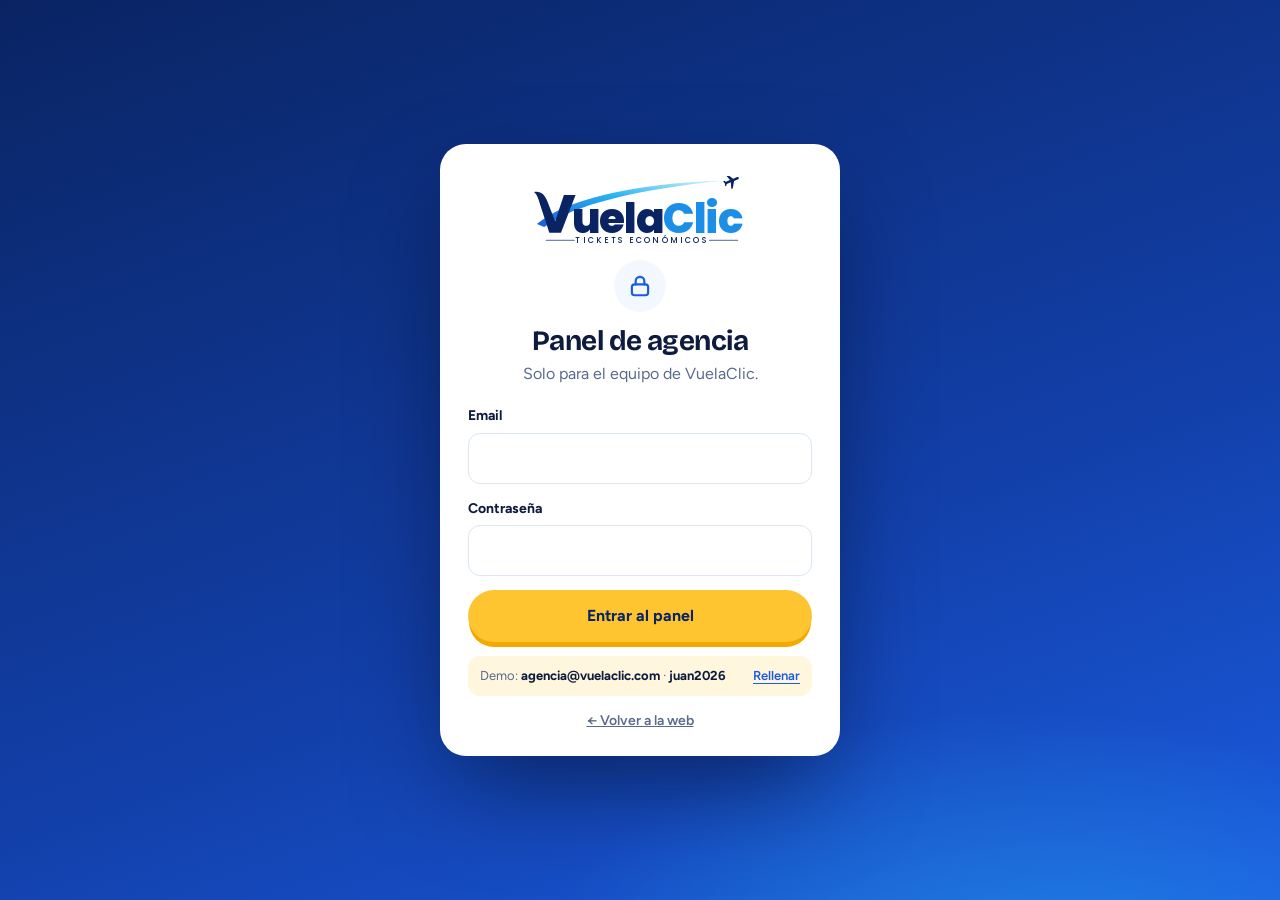
==== commit 20b85a53: "Redibuja el logo de VuelaClic como el original y le da más presencia Logo en SVG con la V caligráfic" ====
--- a/web/admin.html
+++ b/web/admin.html
@@ -9,6 +9,7 @@
   <link rel="preconnect" href="https://fonts.googleapis.com">
   <link rel="preconnect" href="https://fonts.gstatic.com" crossorigin>
   <link href="https://fonts.googleapis.com/css2?family=Bricolage+Grotesque:opsz,wght@12..96,500;12..96,700;12..96,800&family=Figtree:wght@400;500;600;700&display=swap" rel="stylesheet">
+  <link href="https://fonts.googleapis.com/css2?family=Poppins:wght@500;800&text=uelaCicTKETSONÓMI&display=swap" rel="stylesheet">
   <link rel="stylesheet" href="css/styles.css">
   <link rel="stylesheet" href="css/admin.css">
 </head>
@@ -20,6 +21,23 @@
   <symbol id="i-check" viewBox="0 0 24 24"><path fill="none" stroke="currentColor" stroke-width="2.6" stroke-linecap="round" stroke-linejoin="round" d="m5 12.5 4.5 4.5L19 7"/></symbol>
   <symbol id="i-search" viewBox="0 0 24 24"><g fill="none" stroke="currentColor" stroke-width="2.4" stroke-linecap="round"><circle cx="11" cy="11" r="7"/><path d="m20 20-3.5-3.5"/></g></symbol>
   <symbol id="i-arrow" viewBox="0 0 24 24"><path fill="none" stroke="currentColor" stroke-width="2.2" stroke-linecap="round" stroke-linejoin="round" d="M15 6l-6 6 6 6"/></symbol>
+  <!-- Logo de VuelaClic (mismo símbolo que index.html) -->
+  <symbol id="vc-logo" viewBox="0 0 290 96">
+    <defs>
+      <linearGradient id="vc-trail" x1="0" y1="1" x2="1" y2="0">
+        <stop offset="0" stop-color="#1B5BE0"/><stop offset=".55" stop-color="#29B5F2"/><stop offset="1" stop-color="#29B5F2" stop-opacity=".15"/>
+      </linearGradient>
+    </defs>
+    <path d="M4 66 C 40 34, 130 10, 262 6 C 140 18, 52 40, 14 70 Z" fill="url(#vc-trail)"/>
+    <path style="fill:var(--logo-ink)" d="M0 22 C 9 20, 15 26, 18 34 L 29 62 L 41 26 L 57 26 L 37 78 L 21 78 L 8 38 C 6 31, 4 25, 0 22 Z"/>
+    <text x="52" y="78" style="fill:var(--logo-ink);font:800 58px Poppins, 'Bricolage Grotesque', sans-serif;letter-spacing:-2px">uela<tspan style="fill:var(--logo-accent)">Clic</tspan></text>
+    <use href="#i-plane" x="258" y="-6" width="26" height="26" transform="rotate(68 271 7)" style="color:var(--logo-ink)"/>
+    <g style="fill:var(--logo-ink);opacity:var(--logo-tag)">
+      <rect x="16" y="87.5" width="40" height="1.6" rx=".8" opacity=".55"/>
+      <text x="147.5" y="92" text-anchor="middle" style="font:500 11px Poppins, sans-serif;letter-spacing:3px">TICKETS ECONÓMICOS</text>
+      <rect x="240" y="87.5" width="40" height="1.6" rx=".8" opacity=".55"/>
+    </g>
+  </symbol>
   <symbol id="i-close" viewBox="0 0 24 24"><path fill="none" stroke="currentColor" stroke-width="2.2" stroke-linecap="round" d="M6 6l12 12M18 6 6 18"/></symbol>
   <symbol id="i-lock" viewBox="0 0 24 24"><g fill="none" stroke="currentColor" stroke-width="2" stroke-linecap="round"><rect x="4.5" y="10.5" width="15" height="10" rx="2.5"/><path d="M8 10.5V7.5a4 4 0 0 1 8 0v3"/></g></symbol>
   <symbol id="i-whatsapp" viewBox="0 0 24 24"><path fill="currentColor" d="M12.04 2C6.58 2 2.13 6.45 2.13 11.91c0 1.75.46 3.45 1.32 4.95L2.05 22l5.25-1.38a9.9 9.9 0 0 0 4.74 1.21c5.46 0 9.91-4.45 9.91-9.91S17.5 2 12.04 2zm5.8 14.03c-.24.68-1.42 1.3-1.96 1.35-.5.05-.97.23-3.28-.68-2.77-1.09-4.53-3.93-4.67-4.11-.13-.18-1.11-1.48-1.11-2.82s.7-2 .95-2.27c.25-.27.54-.34.72-.34l.52.01c.17.01.39-.06.61.47.23.54.77 1.88.84 2.02.07.13.11.29.02.47-.09.18-.13.29-.27.45l-.4.47c-.13.13-.27.28-.12.55.16.27.7 1.15 1.5 1.86 1.03.92 1.9 1.2 2.17 1.34.27.13.43.11.59-.07.16-.18.68-.79.86-1.06.18-.27.36-.23.61-.14.25.09 1.58.75 1.85.88.27.14.45.2.52.32.07.11.07.66-.17 1.33z"/></symbol>
@@ -28,7 +46,7 @@
 <!-- Acceso: en producción lo valida el backend; aquí basta con la cuenta de demo -->
 <section class="adm-login" id="adm-login" aria-labelledby="login-title">
   <form class="login-card" id="adm-login-form" novalidate>
-    <span class="logo-word">Vuela<b>Clic</b></span>
+    <svg class="brand brand-light login-brand" viewBox="0 0 290 96" role="img" aria-label="VuelaClic, tickets económicos"><use href="#vc-logo" width="290" height="96"/></svg>
     <span class="login-lock"><svg class="ic"><use href="#i-lock"/></svg></span>
     <h1 id="login-title">Panel de agencia</h1>
     <p class="card-sub">Solo para el equipo de VuelaClic.</p>
@@ -45,7 +63,7 @@
 <header class="adm-head">
   <div class="wrap adm-head-row">
     <a class="logo" href="index.html" aria-label="Volver a la web de VuelaClic">
-      <span class="logo-word">Vuela<b>Clic</b></span>
+      <svg class="brand adm-brand" viewBox="0 0 290 96" aria-hidden="true"><use href="#vc-logo" width="290" height="96"/></svg>
     </a>
     <span class="adm-tag">Panel de agencia</span>
     <nav class="adm-nav" aria-label="Secciones del panel">
@@ -57,8 +75,8 @@
       <a href="#ajustes">Ajustes</a>
     </nav>
     <div class="adm-user">
-      <span class="agent-avatar small" aria-hidden="true">JG</span>
-      <span><strong>Juan Gómez</strong><small>Agente de viajes</small></span>
+      <span class="agent-avatar small" id="adm-avatar" aria-hidden="true">JG</span>
+      <span><strong id="adm-name">Juan Gómez</strong><small id="adm-role">Administrador</small></span>
       <button type="button" class="adm-logout" id="adm-logout">Salir</button>
     </div>
   </div>
--- a/web/css/styles.css
+++ b/web/css/styles.css
@@ -24,6 +24,7 @@
   --display: 'Bricolage Grotesque', 'Segoe UI', sans-serif;
   --text: 'Figtree', 'Segoe UI', sans-serif;
 
+  --header-h: 80px;
   --wrap: 1180px;
   --gutter: clamp(16px, 4vw, 40px);
   --shadow-lift: 0 24px 60px -24px rgba(10, 36, 99, .45);
@@ -32,7 +33,7 @@
 }
 
 *, *::before, *::after { box-sizing: border-box; }
-html { scroll-behavior: smooth; scroll-padding-top: 84px; }
+html { scroll-behavior: smooth; scroll-padding-top: calc(var(--header-h) + 16px); }
 body {
   margin: 0;
   font: 400 16px/1.55 var(--text);
@@ -81,14 +82,24 @@
   backdrop-filter: blur(14px) saturate(1.4);
   color: #fff;
 }
-.header-row { display: flex; align-items: center; gap: 28px; height: 68px; }
+.header-row { display: flex; align-items: center; gap: 14px; height: var(--header-h); }
+.header-row > * { flex: none; white-space: nowrap; }
 .logo { display: flex; align-items: center; gap: 6px; text-decoration: none; }
+/* Logo en SVG (#vc-logo): el alto manda y el ancho sale de la proporción */
+@property --logo-tag { syntax: '<number>'; inherits: true; initial-value: 1; }
+.brand { display: block; height: var(--brand-h, 60px); width: auto; overflow: visible; --logo-ink: #fff; --logo-accent: var(--sky); }
+.logo .brand { transform-origin: left center; transition: transform .35s var(--ease-out), --logo-tag .25s; }
+/* al bajar, el logo se encoge y el lema se esconde; la cabecera mantiene su alto */
+.site-header.is-compact .logo .brand { transform: scale(.82); --logo-tag: 0; }
+.brand-foot { --brand-h: 54px; }
+/* sobre fondo blanco, los colores del logo original */
+.brand-light { --logo-ink: var(--night); --logo-accent: #1B8FE8; }
 .logo-swoosh { width: 44px; height: 28px; }
 .logo-word { font: 800 26px/1 var(--display); letter-spacing: -.035em; color: #fff; }
 .logo-word b { font-weight: 800; color: var(--sky); }
 .logo-word.small { font-size: 22px; }
 .main-nav { display: flex; gap: 4px; margin-left: auto; }
-.main-nav a { padding: 8px 12px; border-radius: 999px; text-decoration: none; font-weight: 600; font-size: 15px; opacity: .88; }
+.main-nav a { padding: 8px 9px; border-radius: 999px; text-decoration: none; font-weight: 600; font-size: 15px; opacity: .88; white-space: nowrap; }
 .main-nav a:hover { opacity: 1; background: rgba(255, 255, 255, .1); }
 .header-wa { display: inline-flex; align-items: center; gap: 8px; padding: 8px 14px; border-radius: 999px; background: rgba(255, 255, 255, .12); font-weight: 700; text-decoration: none; font-size: 15px; }
 .header-wa .ic { color: #3DDC7A; }
@@ -98,7 +109,7 @@
 .hero {
   position: relative; overflow: hidden; color: #fff;
   padding: clamp(48px, 8vw, 96px) 0 clamp(150px, 16vw, 190px);
-  margin-top: -68px; padding-top: calc(68px + clamp(48px, 8vw, 96px));
+  margin-top: calc(-1 * var(--header-h)); padding-top: calc(var(--header-h) + clamp(48px, 8vw, 96px));
 }
 .sky {
   position: absolute; inset: 0; z-index: 0;
@@ -613,6 +624,15 @@
 .inp input, .inp select { width: 100%; min-width: 0; }
 .booking-steps li { min-width: 0; white-space: nowrap; overflow: hidden; text-overflow: ellipsis; }
 
+/* con el menú visible y poco ancho, el WhatsApp de la cabecera queda solo en icono */
+@media (min-width: 1081px) and (max-width: 1380px) {
+  .header-wa { width: 38px; height: 38px; padding: 0; justify-content: center; }
+  .header-wa span { display: none; }
+  .admin-link { width: 38px; padding: 0; justify-content: center; }
+  .admin-link span { display: none; }
+  .main-nav { gap: 2px; }
+  .main-nav a { padding: 8px 7px; }
+}
 @media (max-width: 1080px) {
   .main-nav { display: none; }
   .header-wa { margin-left: auto; }
@@ -630,6 +650,8 @@
   .finance-grid, .contact-card { grid-template-columns: 1fr; }
 }
 @media (max-width: 720px) {
+  :root { --header-h: 64px; }
+  .logo .brand { --brand-h: 46px; }
   .header-wa span { display: none; }
   .hero { padding-bottom: 150px; }
   .hero-perks li { font-size: 14px; }
@@ -872,6 +894,13 @@
   background: rgba(255, 255, 255, .12); color: #fff; font-weight: 700; font-size: 15px; white-space: nowrap;
 }
 .account-btn:hover { background: rgba(255, 255, 255, .2); }
+.admin-link {
+  display: inline-flex; align-items: center; gap: 6px; height: 38px; padding: 0 14px 0 11px; border-radius: 999px;
+  color: #fff; text-decoration: none; font-weight: 700; font-size: 14.5px; white-space: nowrap;
+  box-shadow: inset 0 0 0 1.5px rgba(255, 255, 255, .3);
+}
+.admin-link .ic { width: 17px; height: 17px; color: var(--sun); }
+.admin-link:hover { background: rgba(255, 255, 255, .1); }
 .account-btn:has(.acc-avatar) { padding-left: 4px; }
 .acc-avatar {
   flex: none; display: grid; place-items: center; width: 30px; height: 30px; border-radius: 50%;
@@ -894,7 +923,7 @@
   position: relative; display: flex; flex-direction: column; gap: 18px; padding: 30px 26px; color: #fff; overflow: hidden;
   background: radial-gradient(400px 260px at 0% 100%, rgba(41, 181, 242, .45), transparent 70%), linear-gradient(160deg, #0A2463, #1B5BE0);
 }
-.account-side .logo-word { font-size: 24px; }
+.account-side .brand { --brand-h: 64px; }
 .account-route { width: 100%; height: auto; margin: auto 0 0; color: #fff; }
 .account-route path { stroke: rgba(255, 255, 255, .55); stroke-width: 2.5; stroke-dasharray: 2 10; stroke-linecap: round; animation: dash 3s linear infinite; }
 .account-side ul { list-style: none; margin: 0; padding: 0; display: grid; gap: 12px; font-weight: 600; font-size: 14.5px; }
@@ -977,6 +1006,8 @@
   .account-btn { width: 38px; padding: 0; justify-content: center; }
   .account-btn:has(.acc-avatar) { padding: 0; }
   .account-btn .acc-name { display: none; }
+  .admin-link { width: 38px; padding: 0; justify-content: center; }
+  .admin-link span { display: none; }
   .header-row { gap: 10px; }
   .account { width: 100%; max-height: 100dvh; height: 100dvh; border-radius: 0; margin: 0; max-width: none; }
   .account.is-profile { width: 100%; }
@@ -993,9 +1024,69 @@
 /* en móviles muy estrechos WhatsApp ya está en el botón flotante */
 @media (max-width: 380px) {
   .header-wa { display: none; }
-  .account-btn { margin-left: auto; }
+  .admin-link { margin-left: auto; }
+  .header-row { gap: 8px; }
+  .logo .brand { --brand-h: 42px; }
+  .admin-link, .account-btn { width: 34px; height: 34px; }
   .acc-tabs button, .acc-switch button { padding: 9px 4px; font-size: 14px; }
   .acc-tabs > *, .acc-switch > *, .acc-head > * { min-width: 0; }
+}
+
+/* ======================================================================
+   Página legal
+   ====================================================================== */
+.legal-header { background: var(--night); }
+.legal-back {
+  margin-left: auto; display: inline-flex; align-items: center; height: 38px; padding: 0 14px; border-radius: 999px;
+  color: #fff; text-decoration: none; font-weight: 700; font-size: 14.5px; box-shadow: inset 0 0 0 1.5px rgba(255, 255, 255, .3);
+}
+.legal-back:hover { background: rgba(255, 255, 255, .1); }
+.legal { padding: clamp(36px, 6vw, 64px) 0 80px; }
+.legal-hero { max-width: 760px; margin-bottom: 36px; }
+.legal-hero h1 { font-size: clamp(34px, 5vw, 56px); font-weight: 800; }
+.legal-hero > p { margin-top: 12px; color: var(--muted); font-size: 18px; }
+.legal-draft { padding: 12px 16px; border-radius: 14px; background: rgba(255, 197, 49, .16); font-size: 15px !important; color: var(--ink) !important; }
+.legal-layout { display: grid; grid-template-columns: 230px 1fr; gap: clamp(24px, 4vw, 56px); align-items: start; }
+.legal-layout > * { min-width: 0; }
+.legal-toc { position: sticky; top: 92px; display: grid; gap: 4px; }
+.legal-toc a { padding: 10px 14px; border-radius: 12px; text-decoration: none; font-weight: 700; color: var(--muted); border-left: 3px solid transparent; }
+.legal-toc a:hover { background: var(--card); color: var(--ink); }
+.legal-toc a.is-on { background: var(--card); color: var(--strong); border-left-color: var(--sun); box-shadow: var(--shadow-soft); }
+.legal-content { display: grid; gap: 24px; }
+.legal-content > * { min-width: 0; }
+.legal-content section { scroll-margin-top: 90px; padding: clamp(22px, 3.5vw, 40px); border-radius: 24px; background: var(--card); box-shadow: var(--shadow-soft); }
+.legal-content h2 { font-size: clamp(26px, 3vw, 34px); font-weight: 800; margin-bottom: 14px; }
+.legal-content h3 { font-size: 19px; margin: 26px 0 8px; }
+.legal-content p, .legal-content li { max-width: 72ch; }
+.legal-content p + p { margin-top: 10px; }
+.legal-content ul, .legal-content ol { padding-left: 1.3em; margin: 8px 0; display: grid; gap: 6px; }
+.legal-content a { color: var(--blue); font-weight: 600; }
+.legal-content mark { background: rgba(255, 197, 49, .38); color: inherit; padding: 0 3px; border-radius: 4px; }
+.legal-data { margin: 14px 0 0; display: grid; gap: 0; border-top: 1px solid var(--line); }
+.legal-data div { display: grid; grid-template-columns: 180px 1fr; gap: 12px; padding: 10px 0; border-bottom: 1px solid var(--line); }
+.legal-data dt { font-weight: 700; color: var(--muted); }
+.legal-data dd { margin: 0; }
+.legal-table-wrap { position: relative; overflow-x: auto; margin: 12px 0; }
+.legal-table { width: 100%; border-collapse: collapse; font-size: 14.5px; min-width: 620px; }
+.legal-table th { text-align: left; font-size: 13px; color: var(--muted); padding: 8px 10px; border-bottom: 1.5px solid var(--line); }
+.legal-table td { padding: 10px; border-bottom: 1px solid var(--line); vertical-align: top; }
+.legal-table code { font-size: 13px; background: var(--cloud); padding: 2px 6px; border-radius: 6px; }
+.legal-updated { color: var(--muted); font-size: 14px; }
+.terms-check { align-items: flex-start; font-size: 14px; font-weight: 600; }
+.terms-check input, .acc-check input { flex: none; margin-top: 2px; }
+.terms-check a, .acc-check a { color: var(--blue); }
+:root[data-theme=night] .terms-check a, :root[data-theme=night] .acc-check a { color: var(--sky); }
+.footer-legal { display: flex; flex-wrap: wrap; gap: 6px 16px; }
+.footer-legal a { color: #fff; opacity: .8; font-weight: 600; text-decoration: none; }
+.footer-legal a:hover { opacity: 1; text-decoration: underline; }
+:root[data-theme=night] .legal-content a { color: var(--sky); }
+:root[data-theme=night] .legal-header { background: #030A22; }
+@media (max-width: 860px) {
+  .legal-layout { grid-template-columns: 1fr; }
+  .legal-toc { position: static; display: flex; gap: 6px; overflow-x: auto; padding-bottom: 4px; }
+  .legal-toc a { flex: none; border-left: 0; background: var(--card); }
+  .legal-toc a.is-on { box-shadow: inset 0 -3px 0 var(--sun); }
+  .legal-data div { grid-template-columns: 1fr; gap: 2px; }
 }
 
 /* ======================================================================
--- a/web/css/admin.css
+++ b/web/css/admin.css
@@ -2,6 +2,7 @@
 .adm-body { background: #EEF3FB; }
 .adm-head { position: sticky; top: 0; z-index: 30; background: var(--night); color: #fff; }
 .adm-head-row { display: flex; align-items: center; gap: 18px; height: 64px; }
+.adm-head-row > * { flex: none; white-space: nowrap; }
 .adm-head .logo { text-decoration: none; }
 .adm-tag { padding: 4px 10px; border-radius: 999px; background: rgba(255, 197, 49, .18); color: var(--sun); font-weight: 700; font-size: 13px; }
 .adm-nav { display: flex; gap: 4px; margin-left: auto; }
@@ -109,7 +110,8 @@
   background: radial-gradient(700px 400px at 80% 110%, rgba(41, 181, 242, .45), transparent 70%), linear-gradient(160deg, #0A2463, #123FA8 60%, #1B5BE0);
 }
 .login-card { width: min(400px, 100%); display: grid; gap: 14px; padding: 32px 28px 24px; border-radius: 26px; background: #fff; box-shadow: 0 40px 100px -20px rgba(3, 9, 26, .6); }
-.login-card .logo-word { color: var(--night); font-size: 24px; justify-self: center; }
+.login-brand { justify-self: center; --brand-h: 70px; }
+.adm-brand { --brand-h: 46px; }
 .login-lock { justify-self: center; display: grid; place-items: center; width: 52px; height: 52px; border-radius: 50%; background: var(--cloud); color: var(--blue); }
 .login-lock .ic { width: 26px; height: 26px; }
 .login-card h1 { font-size: 28px; text-align: center; }
@@ -192,11 +194,14 @@
 .provider code { font-size: 12.5px; }
 .dot-live { flex: none; width: 10px; height: 10px; margin-top: 6px; border-radius: 50%; background: var(--cheap); box-shadow: 0 0 0 4px rgba(18, 160, 106, .18); }
 
+/* el menú del panel necesita sitio: por debajo de 1240 px se navega con el scroll */
+@media (max-width: 1240px) {
+  .adm-nav { display: none; }
+  .adm-user { margin-left: auto; }
+}
 @media (max-width: 1080px) {
   .kpis { grid-template-columns: repeat(2, 1fr); }
   .adm-grid { grid-template-columns: 1fr; }
-  .adm-nav { display: none; }
-  .adm-user { margin-left: auto; }
 }
 @media (max-width: 600px) {
   .adm-user span:last-child, .adm-tag { display: none; }
